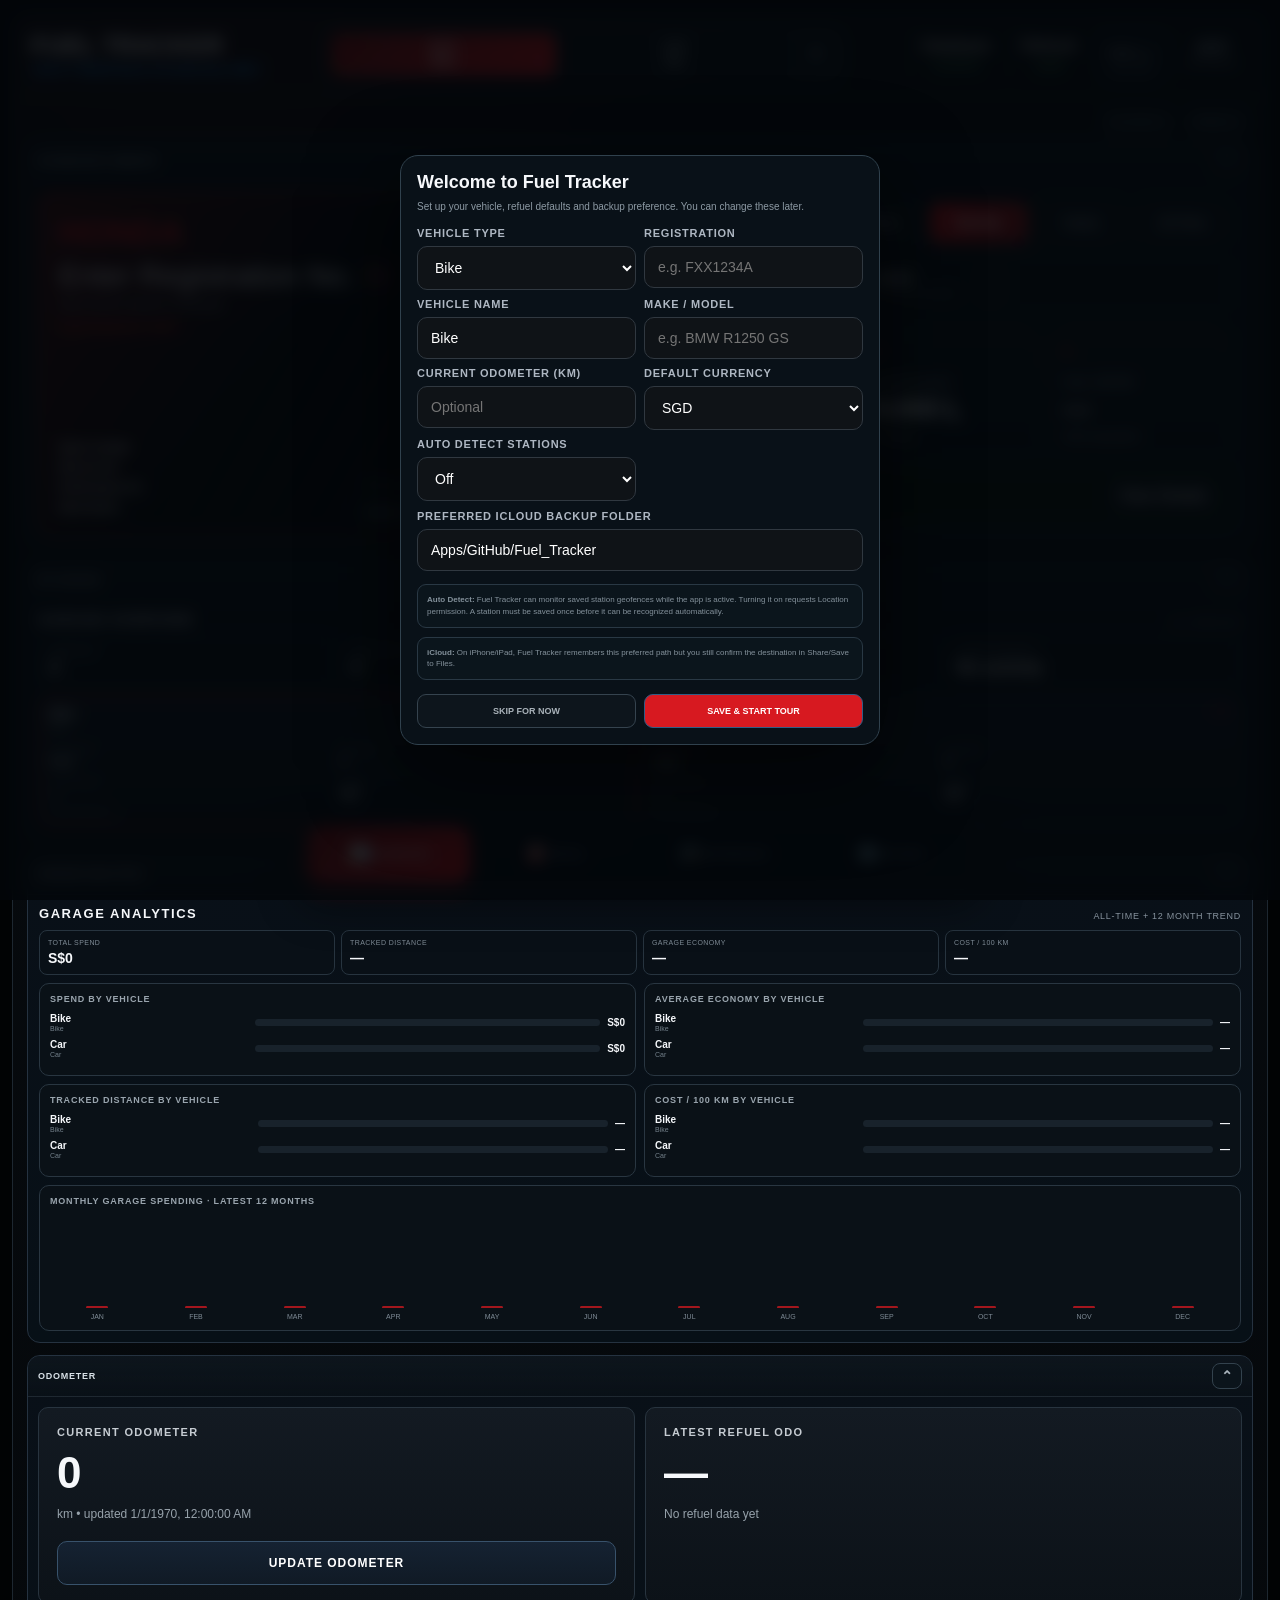
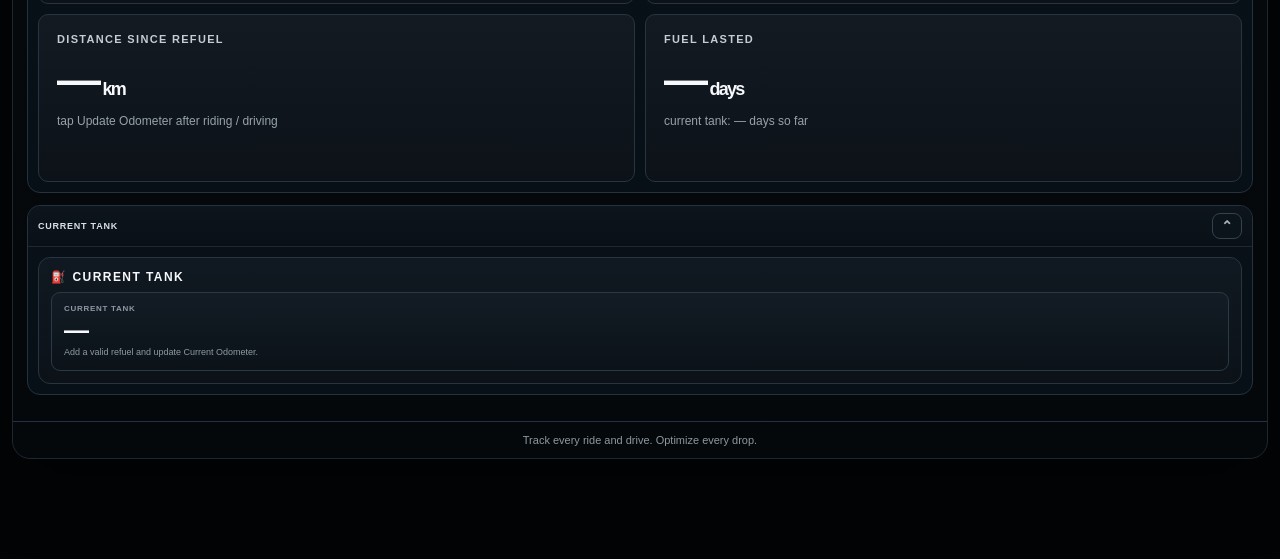
==== index.html @ e160f33e "style(dev): remove static bootloader loading artwork" ====
<!doctype html>
<html lang="en">
<head>
<meta charset="utf-8">
<meta name="viewport" content="width=device-width,initial-scale=1,viewport-fit=cover">
<meta name="theme-color" content="#05070a">
<meta name="apple-mobile-web-app-capable" content="yes">
<meta name="apple-mobile-web-app-status-bar-style" content="black-translucent">
<meta name="apple-mobile-web-app-title" content="Fuel Tracker">
<title>Fuel Tracker v16.4.7</title>
<link rel="manifest" href="./manifest.webmanifest">
<link rel="apple-touch-icon" href="./assets/branding/fueltracker-dev-icon-192.png">
<link rel="stylesheet" href="./app.css">
<link rel="stylesheet" href="./dashboard-restored.css">
<link rel="stylesheet" href="./bike-alignment.css">
<link rel="stylesheet" href="./mobile-header-fix.css">
<link rel="stylesheet" href="./garage-v15.css">
<link rel="stylesheet" href="./floating-bottom-nav-v16.css">
<link rel="stylesheet" href="./collapsible-sections-v16.css">
<link rel="stylesheet" href="./pwa-branding-dev.css">
</head>
<body>
<div id="fuelTrackerBoot" role="status" aria-live="polite" aria-label="Loading Fuel Tracker DEV">
  <div class="ft-boot-card">
    <h2>Fuel <span>Tracker</span> <small>DEV</small></h2>
    <p class="ft-boot-tagline">TRACK · MANAGE · OPTIMISE</p>
    <div class="ft-boot-steps">
      <div class="ft-boot-step is-active" data-step="ui"><i>⚙️</i><div><b>Initializing Fuel Tracker</b><small>Preparing the interface</small></div></div>
      <div class="ft-boot-step" data-step="data"><i>⛽</i><div><b>Loading Garage data</b><small>Fuel, mileage &amp; vehicle profiles</small></div></div>
      <div class="ft-boot-step" data-step="modules"><i>🔧</i><div><b>Starting tracker modules</b><small>Maintenance, backup &amp; navigation</small></div></div>
      <div class="ft-boot-step" data-step="dashboard"><i>📊</i><div><b>Preparing dashboard</b><small>Rendering your latest vehicle view</small></div></div>
      <div class="ft-boot-step" data-step="ready"><i>✓</i><div><b>Ready to drive</b><small>Fuel Tracker is ready</small></div></div>
    </div>
    <p class="ft-boot-live" id="ftBootMessage">Preparing interface…</p>
    <div class="ft-boot-track"><i id="ftBootBar"></i></div>
    <div class="ft-boot-progress"><span id="ftBootStage">Starting</span><b id="ftBootPercent">8%</b></div>
    <div class="ft-boot-foot"><span>🛡️ LOCAL-FIRST</span><span>⚡ FAST</span><span>🔒 PRIVATE</span></div>
  </div>
</div>
<div class="app">
<header>
  <div class="brand"><h1>FUEL TRACKER</h1><small>v16.4.7 MGW Boot Architecture DEV</small></div>
  <div class="vehicle-switch" aria-label="My Garage"><button id="bikeBtn" class="active">BIKE</button><button id="carBtn">CAR</button></div>
  <div class="head-actions"><button>Database<br><span style="color:#5add76;font-size:11px">Local-first</span></button><button id="refreshBtn">Refresh<br><span style="font-size:11px;color:#89949d">Check update</span></button><button id="settingsBtn">Settings</button></div>
</header>
<main>
  <section class="box"><div class="hero-dash"><div class="hero"><div class="hero-brand" id="heroBrand">HONDA</div><div class="plate-row"><h2><span id="heroPlate">Enter Registration No.</span></h2><button id="setRegBtn" class="plate-edit" type="button" aria-label="Edit registration" title="Edit registration">Edit</button></div><div class="tag" id="heroTag">PERFORMANCE FIRST</div><div class="hero-specs" id="heroSpecs"></div><div class="vehicle-art" id="vehicleArt" aria-hidden="true"></div></div><div class="dashboard"><div class="dashboard-top"><div class="switch"><button id="effBtn" class="active">Efficiency</button><button id="spendBtn">Spending</button></div><div class="period"><button>14 Days</button><button class="active">Monthly</button><button>Yearly</button><button>All Time</button></div></div><div class="metrics" id="metrics"></div><div class="health"><div><strong>DATA HEALTHY</strong><br><span>Latest record</span></div><button type="button">View Details</button></div></div></div></section>
  <section class="box"><div class="odometer-grid" id="odometerGrid"></div></section>
  <section class="box"><div class="eff-wrap"><div class="eff-panel"><div class="eff-panel-header"><h2>CURRENT TANK</h2></div><div class="eff-formula"><h3>LATEST FUEL CONSUMPTION</h3><p>(Current Odo − Latest Refuel Odo) ÷ Latest Refuel Volume</p></div><div class="eff-list" id="efficiencyList"></div></div></div></section>
  <section class="box lower"><div class="card refuel-card"><h3>ADD REFUEL</h3><form id="fuelForm" class="refuel-form"><input type="hidden" id="editId"><div class="grid2"><div class="field"><label for="dateTime">Date &amp; Time *</label><input id="dateTime" type="datetime-local" required></div><div class="field"><label for="mileage">Odometer (KM) *</label><input id="mileage" type="number" min="0" step="1" placeholder="e.g. 24850" required></div></div><div class="field"><label for="station">Fuel Station *</label><select id="station" required><option value="">Select station</option><optgroup label="Malaysia"><option>Petronas (MY)</option><option>Petron (MY)</option><option>Shell (MY)</option><option>Caltex (MY)</option><option>BHPetrol (MY)</option></optgroup><optgroup label="Singapore"><option>Shell (SG)</option><option>Esso (SG)</option><option>Caltex (SG)</option><option>SPC (SG)</option><option>Sinopec (SG)</option></optgroup><optgroup label="Other"><option>Historical Import</option><option>Other</option></optgroup></select></div><div class="grid2"><div class="field"><label for="volume">Fuel Volume (L) *</label><input id="volume" type="number" step="0.001" min="0.001" inputmode="decimal" placeholder="e.g. 12.345" required></div><div class="field"><label for="cost">Total Cost *</label><input id="cost" type="number" step="0.01" min="0" inputmode="decimal" placeholder="e.g. 28.60" required></div></div><div class="grid2"><div class="field"><label for="currency">Currency *</label><select id="currency" required><option value="">Select currency</option><option value="MYR">MYR</option><option value="SGD">SGD</option></select></div><div class="field"><label for="fuelGrade">Fuel Grade</label><select id="fuelGrade"><option value="">Optional</option><option value="RON 95">RON 95</option><option value="RON 97">RON 97</option><option value="RON 98">RON 98</option><option value="RON 100">RON 100</option><option value="Other">Other</option></select></div></div><div class="fx-inline" id="fxRateWrap"><div class="field"><label for="fxRate">MYR Exchange Rate • 1 SGD = RM</label><input type="number" id="fxRate" step="0.001" min="0.001" inputmode="decimal" placeholder="e.g. 3.160"><div class="fx-help">Stored with this MYR refuel for accurate historical SGD conversion. The last rate is remembered for offline use.</div></div></div><div class="field"><label for="notes">Notes</label><textarea id="notes" placeholder="Station location, conditions, etc."></textarea></div><div class="actions refuel-actions"><button class="primary" type="submit">SAVE REFUEL</button><button class="secondary" type="button" id="exportCsvBtn">EXPORT CSV</button><button class="danger" type="button" id="clearBtn">CLEAR DATA</button></div></form></div><div class="card"><h3>REFUEL HISTORY</h3><div class="table-wrap"><table><thead><tr><th>Date &amp; Time</th><th>Odometer</th><th>Fuel (L)</th><th>Total Cost</th><th>Cost / 100 KM</th><th>Actions</th></tr></thead><tbody id="historyBody"></tbody></table></div></div></section>
  <section class="box" id="settingsBox"><div class="section-head settings-title"><strong>SETTINGS</strong><span>Vehicle, appearance and data</span></div><div class="settings"><div class="setting garage-setting"><div class="label">My Garage</div><strong>Vehicle Profiles</strong><p>Each vehicle profile keeps independent registration, theme, odometer, fuel history and MasterDB identity.</p><div class="garage-profile-list" id="garageProfileList"></div></div><div class="setting theme-setting"><div class="label">Dashboard Theme</div><strong id="selectedTheme">Honda</strong><p>Choose a theme for the currently selected vehicle. The choice is stored independently per profile.</p><div class="section-head theme-setting-head"><strong id="themeTitle">BIKE THEMES</strong><span>Choose your style</span></div><div class="theme-row settings-theme-row" id="themeRow"></div></div><div class="setting"><div class="label">Vehicle Registration</div><strong id="settingsVehicleName">Active Vehicle</strong><p>The registration number is also shown on the dashboard and Garage selector.</p><div class="field" style="margin-top:12px"><label>Vehicle Registration No.</label><input id="vehicleRegInput" placeholder="Enter plate number"></div></div><div class="setting"><div class="label">Master Database</div><strong id="dbName">BikeFuelData.json</strong><p>This Garage vehicle owns an independent MasterDB.</p><div class="actions"><button class="primary" type="button" onclick="document.getElementById('loadDbInput').click()">IMPORT DB</button><button class="secondary" type="button" id="saveDbBtn">EXPORT DB</button><button class="secondary" type="button" id="newDbBtn">NEW DB</button><input id="loadDbInput" type="file" accept=".json,application/json" hidden></div></div></div></section>
</main>
<div class="modal-backdrop" id="odoModal" hidden><div class="modal-card" role="dialog" aria-modal="true" aria-labelledby="odoModalTitle"><h3 id="odoModalTitle">Update Current Odometer</h3><p>Update your current odometer without creating a refuel record.</p><div class="field"><label>Current Odometer (KM)</label><input id="odoInput" type="number" min="0" step="1"></div><div class="actions modal-actions"><button id="odoCancelBtn" class="secondary" type="button">CANCEL</button><button id="odoSaveBtn" class="primary" type="button">SAVE ODOMETER</button></div></div></div>
<footer>Track every ride and drive. Optimize every drop.</footer></div>
<script>window.FUEL_TRACKER_VERSION='v16.4.7 MGW Boot Architecture DEV';window.FUEL_TRACKER_VERSION_NUMBER='16.47';window.FUEL_TRACKER_DISPLAY_VERSION='16.4.7';</script>
<script src="./config.js"></script><script src="./app.js"></script><script src="./masterdb-compat.js"></script><script src="./dashboard-restored.js"></script><script src="./masterdb-seed.js"></script><script src="./schema-native.js"></script><script src="./bike-alignment.js"></script><script src="./garage-v15.js"></script><script src="./v15-hotfix.js"></script><script src="./masterdb-v15.js"></script><script src="./vehicle-model-v15.js"></script><script src="./user-guide-v15.js"></script><script src="./odometer-live-v15.js"></script><script src="./garage-overview-v15.js"></script><script src="./garage-analytics-v15.js"></script><script src="./garage-maintenance-v16.js"></script><script src="./maintenance-trial-v16.js"></script><script src="./maintenance-type-v16.js"></script><script src="./garage-backup-v15.js"></script><script src="./stabilization-v15.js"></script><script src="./download-compat-v15.js"></script><script src="./data-context-v16.js"></script><script src="./backup-integrity-v16.js"></script><script src="./masterdb-current-v16.js"></script><script src="./icloud-backup-target-v16.js"></script><script src="./navigation-v15-8.js"></script><script src="./collapsible-sections-v16.js"></script><script src="./automation-dwell-v16.js"></script><script src="./smart-stations-v16.js"></script><script src="./update-status-v16.js"></script><script src="./version-owner-v16.js"></script><script src="./runtime-recovery-v16.js"></script>
<script src="./pwa-branding-dev.js"></script>
<script>if('serviceWorker' in navigator){window.addEventListener('load',()=>navigator.serviceWorker.register('./service-worker.js',{scope:'./'}).catch(()=>{}));}</script>
</body></html>
---- app.css ----
:root{
  --bg:#05070a; --shell:#081018; --panel:#0b131b; --panel2:#101923; --line:#253240;
  --text:#f6f8fb; --muted:#8c98a5; --accent:#d71920; --accent2:#8a1117; --ok:#4dd46f;
}
*{box-sizing:border-box}
html,body{margin:0;background:#020406;color:var(--text);font-family:-apple-system,BlinkMacSystemFont,"SF Pro Display","SF Pro Text","Segoe UI",Roboto,Arial,sans-serif;max-width:100%;overflow-x:hidden}
body{padding:12px}
button,input,select,textarea{font:inherit;max-width:100%}
button{cursor:pointer}
.app{max-width:1380px;margin:auto;border:1px solid #1d2730;border-radius:18px;overflow:hidden;background:radial-gradient(circle at 15% 0%,color-mix(in srgb,var(--accent) 8%,transparent),transparent 25%),linear-gradient(180deg,#070b0f,#05080b);box-shadow:0 24px 70px rgba(0,0,0,.45)}
header{display:grid;grid-template-columns:auto minmax(340px,520px) auto;gap:16px;align-items:center;padding:14px 18px;border-bottom:1px solid var(--line)}
.brand h1{margin:0;font-size:24px;letter-spacing:.02em}.brand small{color:#1c96ff;font-weight:800}
.vehicle-switch{display:grid;grid-template-columns:1fr 1fr;gap:4px;padding:4px;border:1px solid #394552;border-radius:12px;background:#0b1117}
.vehicle-switch button{border:0;border-radius:9px;padding:9px 12px;background:transparent;color:#c7ced4;font-weight:900;display:flex;flex-direction:column;align-items:center;gap:2px}.vehicle-switch button.active{background:linear-gradient(135deg,#0d62d9,#137fe8);color:#fff}.garage-type{font-size:10px;letter-spacing:.09em}.garage-reg{font-size:12px;white-space:nowrap;overflow:hidden;text-overflow:ellipsis;max-width:100%}
.head-actions{display:flex;gap:8px;justify-content:flex-end}.head-actions button{border:0;border-left:1px solid #2a333c;background:transparent;color:#fff;padding:8px 11px}
main{padding:14px;min-width:0}.box{border:1px solid var(--line);border-radius:13px;background:linear-gradient(180deg,#091018,#071017);margin-bottom:12px;min-width:0;overflow:hidden}
.section-head{display:flex;align-items:baseline;gap:10px;padding:11px 14px 0}.section-head strong{color:#1597ff;font-size:12px;letter-spacing:.08em}.section-head span{color:#9ba5ae;font-size:11px}
.theme-row{display:flex;gap:10px;padding:10px 0 0;overflow-x:auto}.theme-card{flex:1 0 140px;min-width:140px;height:92px;border:1px solid #34414d;border-radius:11px;background:#0c141b;color:#fff;padding:9px;text-align:center}.theme-card.active{border-color:var(--accent);box-shadow:0 0 0 1px var(--accent),0 0 18px color-mix(in srgb,var(--accent) 16%,transparent)}.theme-logo{height:46px;display:flex;align-items:center;justify-content:center;font-weight:900;font-size:24px;letter-spacing:-.05em;color:var(--logo-color,#fff)}.theme-name{font-size:11px;font-weight:800}
.hero-dash{display:grid;grid-template-columns:420px 1fr;gap:10px;padding:10px;min-width:0}.hero{min-height:295px;border:1px solid var(--accent);border-radius:12px;position:relative;overflow:hidden;padding:20px;background:linear-gradient(130deg,color-mix(in srgb,var(--accent) 28%,transparent),transparent 54%),repeating-linear-gradient(120deg,transparent 0 32px,color-mix(in srgb,var(--accent) 6%,transparent) 33px 35px),#06090c}.hero-brand{font-size:34px;font-weight:900;color:var(--accent)}
.plate-row{display:flex;align-items:center;gap:6px;flex-wrap:nowrap;margin:7px 0 5px;max-width:100%}.hero h2{font-size:30px;margin:0;min-width:0;overflow:hidden;text-overflow:ellipsis;white-space:nowrap}.hero h2 span{font-weight:400}.plate-edit{flex:0 0 34px;width:34px;height:34px;border:1px solid color-mix(in srgb,var(--accent) 48%,#3a4650);background:color-mix(in srgb,var(--accent) 8%,#080d12);color:#fff;border-radius:50%;padding:0;font-size:0;line-height:1;display:inline-flex;align-items:center;justify-content:center;opacity:.88}.plate-edit::after{content:'✎';font-size:15px;font-weight:700;line-height:1;color:color-mix(in srgb,var(--accent) 72%,#fff)}.plate-edit:hover,.plate-edit:focus{border-color:var(--accent);background:color-mix(in srgb,var(--accent) 16%,#080d12);box-shadow:0 0 0 3px color-mix(in srgb,var(--accent) 12%,transparent);outline:none;opacity:1}.hero .tag{font-size:11px;color:var(--accent);font-weight:900}.hero-specs{position:absolute;left:20px;bottom:22px;display:grid;gap:8px;font-size:11px;color:#cbd3da}.hero-specs b{color:#fff}.vehicle-art{display:none}
.dashboard{border:1px solid #202b35;border-radius:12px;background:#081017;padding:10px;min-width:0}.dashboard-top{display:grid;grid-template-columns:minmax(250px,1fr) minmax(330px,1.2fr);gap:14px}.switch,.period{display:grid;gap:4px}.switch{grid-template-columns:1fr 1fr}.period{grid-template-columns:repeat(4,1fr)}.switch button,.period button{min-height:40px;border:1px solid #26333e;border-radius:8px;background:#0d151c;color:#a9b3bb;font-size:12px;font-weight:800}.switch button.active,.period button.active{background:linear-gradient(135deg,var(--accent),var(--accent2));color:#fff;border-color:var(--accent)}
.metrics{display:grid;grid-template-columns:repeat(4,1fr);gap:8px;margin-top:10px}.metric{min-height:132px;border:1px solid #28343f;border-radius:10px;background:linear-gradient(180deg,#0d161e,#091117);padding:13px}.metric .icon{font-size:23px;color:var(--accent);font-weight:900}.metric .k{font-size:11px;color:#c4ccd3;margin-top:10px}.metric .v{font-size:28px;font-weight:900;margin-top:5px;letter-spacing:-.04em}.metric .s{font-size:11px;color:#98a3ac;margin-top:5px}.health{margin-top:10px;padding:10px 12px;border:1px solid #255e38;border-radius:8px;background:#07150c;display:flex;justify-content:space-between;align-items:center;gap:10px}.health strong{color:#5de078;font-size:11px}.health span{color:#a6aeb5;font-size:11px}.health button{border:1px solid #30404b;background:#0b1319;color:#fff;border-radius:7px;padding:8px 10px}
.lower{display:grid;grid-template-columns:1fr 1.5fr;gap:10px;min-width:0}.card{padding:14px;min-width:0;overflow:hidden}.card + .card{border-left:1px solid var(--line)}.card h3{font-size:13px;margin:0 0 12px}.refuel-form{min-width:0}.grid2{display:grid;grid-template-columns:minmax(0,1fr) minmax(0,1fr);gap:13px}.field{margin-bottom:13px;min-width:0}label{display:block;font-size:11px;color:#aeb7c2;text-transform:uppercase;letter-spacing:.07em;font-weight:800;margin-bottom:7px}
input,select,textarea{display:block;width:100%;min-width:0;background:#0f1317;color:#fff;border:1px solid #303840;border-radius:10px;padding:12px 13px;outline:none;font-size:14px}input:focus,select:focus,textarea:focus{border-color:var(--accent);box-shadow:0 0 0 3px color-mix(in srgb,var(--accent) 12%,transparent)}textarea{resize:vertical;min-height:72px}input[type="datetime-local"]{-webkit-appearance:none;appearance:none;min-height:46px}
.fx-inline{display:none;margin-bottom:13px;padding:12px;border:1px solid #293640;border-radius:10px;background:#0b1117}.fx-inline.show{display:block}.fx-help{margin-top:7px;color:#7f8994;font-size:10px;line-height:1.45}
.actions{display:flex;gap:8px;flex-wrap:wrap}.refuel-actions{display:grid;grid-template-columns:1.4fr 1fr 1fr;margin-top:8px}.primary,.secondary,.danger{padding:10px 12px;border-radius:8px;font-size:11px;font-weight:900}.primary{border:0;background:#0d69d9;color:#fff}.secondary{border:1px solid #34404a;background:#121a22;color:#fff}.danger{border:1px solid #5d2026;background:#2a1215;color:#ff868d}
.table-wrap{overflow:auto;border:1px solid #26313b;border-radius:9px}table{width:100%;border-collapse:collapse;min-width:760px}th,td{padding:11px 12px;border-bottom:1px solid #26313b;text-align:left;font-size:11px}th{color:#aab4bd;font-size:11px;text-transform:uppercase;letter-spacing:.05em;background:#0a1117}td{color:#eef2f5}
.settings-title{padding-top:14px}.settings{padding:12px;display:grid;grid-template-columns:1fr 1fr;gap:10px}.setting{border:1px solid #293540;background:#0c141b;border-radius:10px;padding:12px;min-width:0}.setting .label{font-size:11px;text-transform:uppercase;color:#8e99a3;font-weight:900;letter-spacing:.08em}.setting strong{display:block;margin-top:6px}.setting p{font-size:11px;color:#929ca5;line-height:1.5}.theme-setting{grid-column:1/-1}.theme-setting-head{padding:8px 0 0}.settings-theme-row{padding-bottom:4px}.garage-profile-list{display:grid;grid-template-columns:1fr 1fr;gap:8px;margin-top:12px}.garage-profile{border:1px solid #2c3944;border-radius:10px;background:#0a1117;color:#fff;padding:11px;text-align:left;display:flex;flex-direction:column;gap:5px}.garage-profile.active{border-color:var(--accent);box-shadow:0 0 0 1px color-mix(in srgb,var(--accent) 55%,transparent)}.garage-profile-top{display:flex;justify-content:space-between;gap:8px;align-items:center}.garage-profile-top b{font-size:14px}.garage-profile-top small{font-size:9px;color:#8f9aa4;letter-spacing:.08em}.garage-profile-meta{font-size:10px;color:#a6afb7}.garage-profile-db{font-size:9px;color:#74808b;margin-top:2px}
footer{padding:12px 14px;border-top:1px solid var(--line);text-align:center;color:#8d98a1;font-size:11px}
@media(max-width:1050px){header{grid-template-columns:1fr auto}.vehicle-switch{grid-column:1/-1;grid-row:2}.hero-dash{grid-template-columns:330px 1fr}.dashboard-top{grid-template-columns:1fr}.metrics{grid-template-columns:1fr 1fr}}
@media(max-width:780px){body{padding:0}.app{border-radius:0;border-left:0;border-right:0;min-height:100vh}header{padding:10px 12px}.brand h1{font-size:18px}.head-actions{gap:0}.head-actions button{padding:7px 9px}main{padding:8px}.theme-card{flex-basis:100px;min-width:100px;height:80px;padding:7px}.theme-logo{height:38px;font-size:18px}.theme-name{font-size:10px}.hero-dash{grid-template-columns:1fr}.hero{min-height:190px}.hero-brand{font-size:26px}.hero h2{font-size:22px}.plate-edit{flex-basis:30px;width:30px;height:30px}.plate-edit::after{font-size:13px}.metrics{grid-template-columns:1fr 1fr}.metric{min-height:104px;padding:10px}.metric .v{font-size:20px}.lower{grid-template-columns:1fr}.card + .card{border-left:0;border-top:1px solid var(--line)}.settings{grid-template-columns:1fr}.theme-setting{grid-column:auto}.garage-profile-list{grid-template-columns:1fr 1fr}}
@media(max-width:480px){.vehicle-switch button{font-size:11px}.period{grid-template-columns:1fr 1fr}.grid2{grid-template-columns:1fr}.hero-specs{display:none}.hero{min-height:175px}.refuel-card{padding:16px 14px}.refuel-actions{grid-template-columns:1fr}.field{margin-bottom:14px}input,select,textarea{font-size:16px;padding:12px}input[type="datetime-local"]{width:100%;max-width:100%;overflow:hidden}.fx-inline{padding:10px}.garage-profile-list{grid-template-columns:1fr}}
html{-webkit-font-smoothing:antialiased;-moz-osx-font-smoothing:grayscale}body,button,input,select,textarea,table{font-family:-apple-system,BlinkMacSystemFont,"SF Pro Display","SF Pro Text","Segoe UI",Roboto,Arial,sans-serif}.metric .v,table,input[type="number"]{font-variant-numeric:tabular-nums}
---- dashboard-restored.css ----
.odometer-grid{display:grid;grid-template-columns:1fr 1fr;gap:10px;padding:10px}
.odo-card,.eff-card{min-height:168px;border:1px solid #28343f;border-radius:10px;background:linear-gradient(180deg,#131a22,#0c1218);padding:18px}
.odo-card h3,.eff-card h3{margin:0 0 12px;font-size:11px;letter-spacing:.12em;text-transform:uppercase;color:#c6ccd2;font-weight:900}
.odo-value,.eff-value{font-size:44px;font-weight:900;line-height:1.05;letter-spacing:-.04em}
.odo-unit,.eff-unit{font-size:18px;font-weight:700}
.odo-sub,.eff-sub{margin-top:10px;color:#97a2ab;font-size:12px;line-height:1.45}
.odo-action{margin-top:18px}
.odo-action button{width:100%;padding:14px 16px;border:1px solid #38526b;border-radius:10px;background:linear-gradient(180deg,#152232,#101a25);color:#fff;font-size:12px;font-weight:900;letter-spacing:.08em}
.eff-wrap{padding:10px}
.eff-panel{border:1px solid #28343f;border-radius:12px;background:linear-gradient(180deg,#101821,#0c1218);padding:18px}
.eff-panel-header{text-align:center;margin-bottom:14px}
.eff-panel-header h2{margin:0;font-size:14px;letter-spacing:.14em;text-transform:uppercase}
.eff-formula{margin-bottom:14px}
.eff-formula h3{margin:0 0 8px;font-size:18px;letter-spacing:.08em;text-transform:uppercase}
.eff-formula p{margin:0;color:#97a2ab;font-size:12px}
.eff-list{display:grid;gap:12px}
.modal-backdrop{position:fixed;inset:0;background:rgba(0,0,0,.6);align-items:center;justify-content:center;padding:16px;z-index:1000}
.modal-backdrop:not([hidden]){display:flex}
.modal-card{width:min(420px,100%);background:#0d141b;border:1px solid #33404b;border-radius:14px;padding:18px}
.modal-card h3{margin:0 0 10px}
.modal-card p{margin:0 0 14px;color:#97a2ab;font-size:12px}
.modal-actions{justify-content:flex-end}
@media(max-width:780px){.odo-card,.eff-card{min-height:150px;padding:14px}.odo-value,.eff-value{font-size:34px}}
@media(max-width:560px){.odometer-grid{gap:8px}.odo-card,.eff-card{min-height:138px;padding:12px}.odo-card h3,.eff-card h3{font-size:10px}.odo-value,.eff-value{font-size:28px}.odo-unit,.eff-unit{font-size:15px}.odo-sub,.eff-sub{font-size:10px}.eff-panel{padding:12px}}
---- bike-alignment.css ----
.month-scrubber-v14{display:none;align-items:center;justify-content:center;gap:12px;margin:10px 0 0;padding:10px;border:1px solid #28313a;border-radius:10px;background:#0b1218;touch-action:pan-y}.month-scrubber-v14.show{display:flex}.month-nav-v14{width:40px;height:40px;padding:0;border-radius:10px;background:#121b23;color:#fff;border:1px solid #303a44;font-size:22px;line-height:1}.month-nav-v14:disabled{opacity:.35}.month-center-v14{min-width:150px;text-align:center}.month-label-v14{font-size:15px;font-weight:800;letter-spacing:.03em}.month-hint-v14{font-size:9px;color:#7f8994;margin-top:3px;text-transform:uppercase;letter-spacing:.05em}.spend-compare-v14{display:none;margin-top:10px;border:1px solid #28343f;border-radius:10px;background:#0b1218;padding:12px}.spend-compare-v14.show{display:block}.spend-compare-title{font-size:11px;font-weight:900;margin-bottom:10px;color:#d7dde3}.compare-row-v14{margin-top:9px}.compare-head-v14{display:flex;justify-content:space-between;gap:10px;font-size:11px;color:#c3cad2;margin-bottom:5px}.compare-track-v14{height:10px;background:#080d11;border-radius:999px;overflow:hidden;border:1px solid #242c33}.compare-fill-v14{height:100%;border-radius:999px;transition:width .2s ease}.compare-fill-v14.sg{background:linear-gradient(90deg,#3f7bd8,#60a5fa)}.compare-fill-v14.my{background:linear-gradient(90deg,#7c4bd8,#b17cff)}.monthly-bars-v14{display:none;margin-top:10px;border:1px solid #28343f;border-radius:10px;background:#0b1218;padding:12px}.monthly-bars-v14.show{display:block}.monthly-bars-title{font-size:11px;font-weight:900;color:#d7dde3;margin-bottom:8px}.month-bars-v14{display:grid;grid-template-columns:repeat(12,minmax(24px,1fr));align-items:end;gap:5px;height:120px;overflow-x:auto}.month-col-v14{height:100%;display:flex;flex-direction:column;justify-content:flex-end;align-items:center;gap:4px;min-width:24px}.month-bar-value-v14{font-size:8px;color:#aab3bd;white-space:nowrap}.month-bar-v14{width:68%;max-width:34px;border-radius:6px 6px 2px 2px;background:linear-gradient(180deg,var(--accent),var(--accent2));min-height:2px;opacity:.5}.month-bar-v14.selected{opacity:1;box-shadow:0 0 0 1px rgba(255,255,255,.16),0 0 16px color-mix(in srgb,var(--accent) 20%,transparent)}.month-bar-label-v14{font-size:8px;color:#7f8994;text-transform:uppercase}.month-bar-label-v14.selected{color:#fff;font-weight:900}.history-scroll{max-height:420px!important;overflow:auto!important;-webkit-overflow-scrolling:touch;scrollbar-gutter:stable}.history-scroll thead th{position:sticky;top:0;z-index:3;background:#0a1117}.plate-edit{pointer-events:auto!important;touch-action:manipulation}.plate-edit:active{transform:scale(.96)}@media(max-width:780px){.history-scroll{max-height:360px!important}.month-bars-v14{overflow-x:auto}.month-scrubber-v14{gap:8px}.month-center-v14{min-width:135px}}
---- mobile-header-fix.css ----
/* v15 mobile header safe-area + truncation hotfix */
@media(max-width:780px){
  header{
    grid-template-columns:1fr;
    grid-template-rows:auto auto auto;
    gap:10px;
    align-items:stretch;
    padding:
      max(12px, env(safe-area-inset-top))
      max(12px, env(safe-area-inset-right))
      12px
      max(12px, env(safe-area-inset-left));
  }

  .brand{
    grid-column:1;
    grid-row:1;
    min-width:0;
  }
  .brand h1{
    font-size:20px;
    line-height:1.05;
    white-space:nowrap;
    overflow:hidden;
    text-overflow:ellipsis;
  }
  .brand small{
    display:block;
    margin-top:5px;
    font-size:13px;
  }

  .head-actions{
    grid-column:1;
    grid-row:2;
    width:100%;
    display:grid;
    grid-template-columns:repeat(3,minmax(0,1fr));
    gap:6px;
  }
  .head-actions button{
    min-width:0;
    min-height:52px;
    padding:8px 6px;
    border:1px solid #2a3641;
    border-radius:9px;
    background:#0b1218;
    font-size:11px;
    line-height:1.2;
    text-align:center;
    white-space:normal;
    overflow:hidden;
    text-overflow:ellipsis;
  }
  .head-actions button:first-child{
    border-left:1px solid #2a3641;
  }

  .vehicle-switch{
    grid-column:1;
    grid-row:3;
    width:100%;
    margin:0;
  }
}

@media(max-width:390px){
  .head-actions{gap:5px}
  .head-actions button{font-size:10px;padding:7px 4px}
  .brand h1{font-size:19px}
}
---- garage-v15.css ----
.vehicle-switch.garage-switch{display:flex;gap:6px;overflow-x:auto;scrollbar-width:none;padding:5px;min-width:0}.vehicle-switch.garage-switch::-webkit-scrollbar{display:none}.vehicle-switch.garage-switch .garage-switch-btn{flex:1 0 150px;min-width:150px;border:0;border-radius:9px;padding:8px 12px;background:transparent;color:#c7ced4;font-weight:900;display:flex;flex-direction:column;align-items:center;gap:2px}.vehicle-switch.garage-switch .garage-switch-btn.active{background:linear-gradient(135deg,var(--accent2,#0d62d9),var(--accent,#137fe8));color:#fff;box-shadow:inset 0 0 0 1px color-mix(in srgb,var(--accent,#137fe8) 35%,transparent)}.vehicle-switch.garage-switch .garage-add-btn{flex:0 0 46px;min-width:46px;border:1px dashed #42505c;border-radius:9px;background:#0a1117;color:#9db0c1;font-size:22px;padding:7px}.garage-profile-actions{display:flex;gap:6px;margin-top:7px;flex-wrap:wrap}.garage-profile-actions button{padding:7px 9px;border-radius:7px;font-size:9px;font-weight:900}.garage-add-profile{margin-top:10px;width:100%;border:1px dashed #3b4a57;background:#0a1117;color:#d8e2ea;border-radius:9px;padding:11px;font-weight:900}.garage-modal-backdrop{position:fixed;inset:0;background:rgba(0,0,0,.68);display:none;align-items:center;justify-content:center;padding:18px;z-index:12000}.garage-modal-backdrop.show{display:flex}.garage-modal{width:min(460px,100%);background:#0c141b;border:1px solid #33414d;border-radius:14px;padding:18px;box-shadow:0 24px 70px rgba(0,0,0,.55)}.garage-modal h3{margin:0 0 6px;font-size:16px}.garage-modal p{margin:0 0 15px;color:#8f9aa4;font-size:11px;line-height:1.45}.garage-modal .modal-actions{display:flex;justify-content:flex-end;gap:8px;margin-top:12px}.garage-profile.locked .garage-profile-actions .garage-delete{display:none}@media(max-width:780px){.vehicle-switch.garage-switch{grid-column:1/-1;grid-row:3}.vehicle-switch.garage-switch .garage-switch-btn{flex-basis:132px;min-width:132px}.vehicle-switch.garage-switch .garage-add-btn{flex-basis:44px;min-width:44px}}
---- floating-bottom-nav-v16.css ----
/* Fuel Tracker v16.4.3 — Floating bottom navigation */
:root{
  --ft-bottom-nav-height:72px;
  --ft-bottom-nav-gap:10px;
}

.v158-page-nav{
  position:fixed!important;
  top:auto!important;
  left:50%!important;
  right:auto!important;
  bottom:max(var(--ft-bottom-nav-gap), env(safe-area-inset-bottom))!important;
  transform:translateX(-50%)!important;
  width:min(680px, calc(100vw - 24px))!important;
  margin:0!important;
  padding:7px!important;
  display:grid!important;
  grid-template-columns:repeat(4,minmax(0,1fr))!important;
  gap:5px!important;
  border:1px solid rgba(98,116,130,.42)!important;
  border-radius:20px!important;
  background:rgba(7,14,20,.90)!important;
  box-shadow:0 14px 44px rgba(0,0,0,.48), 0 1px 0 rgba(255,255,255,.05) inset!important;
  -webkit-backdrop-filter:blur(18px) saturate(145%);
  backdrop-filter:blur(18px) saturate(145%);
  z-index:2147482000!important;
}

.v158-page-nav button{
  min-height:56px!important;
  padding:7px 4px 6px!important;
  border-radius:14px!important;
  display:flex!important;
  flex-direction:column!important;
  align-items:center!important;
  justify-content:center!important;
  gap:2px!important;
  font-size:8px!important;
  line-height:1.1!important;
  transition:background .18s ease, color .18s ease, transform .18s ease!important;
}

.v158-page-nav button:active{
  transform:scale(.97)!important;
}

.v158-page-nav button.active{
  box-shadow:0 7px 20px color-mix(in srgb,var(--accent,#137fe8) 28%,transparent)!important;
}

.v158-page-nav button b{
  display:flex!important;
  align-items:center!important;
  justify-content:center!important;
  min-width:0!important;
  font-size:8.5px!important;
  line-height:1.05!important;
}

.v158-page-nav button .v1633-tab-icon{
  display:block!important;
  margin:0 0 3px!important;
  font-size:17px!important;
  line-height:1!important;
}

.v158-page-nav button span:not(.v1633-tab-icon){
  display:none!important;
}

/* Keep the final page content and footer clear of the floating control. */
body{
  padding-bottom:calc(var(--ft-bottom-nav-height) + 28px + env(safe-area-inset-bottom))!important;
}

.app{
  overflow:visible!important;
}

@media(max-width:580px){
  :root{
    --ft-bottom-nav-height:68px;
    --ft-bottom-nav-gap:8px;
  }

  .v158-page-nav{
    width:calc(100vw - 18px)!important;
    padding:6px!important;
    gap:3px!important;
    border-radius:18px!important;
  }

  .v158-page-nav button{
    min-height:54px!important;
    padding:6px 2px 5px!important;
  }

  .v158-page-nav button b{
    font-size:7.6px!important;
    letter-spacing:.025em!important;
  }

  .v158-page-nav button .v1633-tab-icon{
    font-size:16px!important;
  }
}

@media(max-width:360px){
  .v158-page-nav button b{
    font-size:7px!important;
  }
}
---- collapsible-sections-v16.css ----
/* Fuel Tracker v16.4.4 — Collapsible sections */
.ft-collapsible{
  position:relative;
  overflow:hidden;
}

.ft-collapse-bar{
  display:flex;
  align-items:center;
  justify-content:space-between;
  gap:10px;
  min-height:36px;
  padding:7px 10px;
  border-bottom:1px solid rgba(93,111,124,.22);
  background:linear-gradient(180deg,rgba(14,22,29,.82),rgba(9,16,22,.62));
  cursor:pointer;
  user-select:none;
  -webkit-user-select:none;
}

.ft-collapse-title{
  min-width:0;
  color:#d9e1e7;
  font-size:9px;
  font-weight:900;
  letter-spacing:.085em;
  text-transform:uppercase;
  white-space:nowrap;
  overflow:hidden;
  text-overflow:ellipsis;
}

.ft-collapse-toggle{
  flex:0 0 auto;
  width:30px;
  height:26px;
  padding:0;
  border:1px solid #33424d;
  border-radius:8px;
  background:#0b141b;
  color:#aab5bd;
  font-size:14px;
  font-weight:900;
  line-height:1;
  display:grid;
  place-items:center;
  cursor:pointer;
}

.ft-collapse-toggle:active{transform:scale(.96)}
.ft-collapse-toggle:focus-visible{outline:2px solid var(--accent,#137fe8);outline-offset:2px}

.ft-collapse-body{min-width:0}
.ft-collapsible.ft-collapsed .ft-collapse-body{display:none!important}
.ft-collapsible.ft-collapsed .ft-collapse-bar{
  border-bottom:0;
  background:linear-gradient(180deg,rgba(14,22,29,.96),rgba(9,16,22,.90));
}
.ft-collapsible.ft-collapsed{min-height:0!important}

.ft-collapse-toolbar{
  display:flex;
  align-items:center;
  justify-content:flex-end;
  gap:6px;
  margin:0 0 8px;
  padding:0 2px;
}
.ft-collapse-toolbar button{
  border:1px solid #2d3b46;
  border-radius:999px;
  background:#0a1218;
  color:#8f9aa3;
  padding:6px 9px;
  font-size:7px;
  font-weight:900;
  letter-spacing:.055em;
  text-transform:uppercase;
}
.ft-collapse-toolbar button:active{transform:scale(.97)}
.ft-collapse-toolbar button:hover{color:#fff;border-color:#415361}

/* Preserve existing card padding while allowing the compact bar to use the full card width. */
.lower > .card.ft-collapsible > .ft-collapse-bar{margin:-14px -14px 12px}
#settingsBox .setting.ft-collapsible > .ft-collapse-bar{margin:-12px -12px 10px}
.lower > .card.ft-collapsible.ft-collapsed,
#settingsBox .setting.ft-collapsible.ft-collapsed{padding-bottom:0!important}
.lower > .card.ft-collapsible.ft-collapsed > .ft-collapse-bar,
#settingsBox .setting.ft-collapsible.ft-collapsed > .ft-collapse-bar{margin-bottom:0}

@media(max-width:580px){
  .ft-collapse-bar{min-height:34px;padding:6px 8px}
  .ft-collapse-title{font-size:8px}
  .ft-collapse-toggle{width:28px;height:24px;font-size:13px}
  .ft-collapse-toolbar{margin-bottom:6px}
  .ft-collapse-toolbar button{padding:5px 8px;font-size:6.5px}
}
---- pwa-branding-dev.css ----
#fuelTrackerBoot{position:fixed;inset:0;z-index:2147483646;display:grid;place-items:center;padding:max(18px,env(safe-area-inset-top)) 18px max(18px,env(safe-area-inset-bottom));overflow:auto;background:#02070d;opacity:1;visibility:visible;transition:opacity .28s ease,visibility .28s ease;color:#eaf5ff;font-family:-apple-system,BlinkMacSystemFont,'SF Pro Text','Segoe UI',sans-serif}
#fuelTrackerBoot[hidden]{display:none!important;pointer-events:none!important}#fuelTrackerBoot.is-ready{opacity:0;visibility:hidden;pointer-events:none}
.ft-boot-card{width:min(430px,100%);border:1px solid rgba(56,157,255,.34);border-radius:26px;padding:20px 20px 17px;background:linear-gradient(165deg,rgba(3,22,40,.97),rgba(2,7,13,.99));box-shadow:0 22px 70px rgba(0,0,0,.48),inset 0 0 35px rgba(20,124,255,.06)}
.ft-boot-art{width:100%;aspect-ratio:490/671;max-height:38dvh;margin:0 auto 12px;border-radius:20px;background:url('./assets/branding/fueltracker-dev-loading.jpg') center/contain no-repeat;filter:drop-shadow(0 0 15px rgba(19,137,255,.18))}
.ft-boot-card h2{margin:0;text-align:center;font-size:1.55rem;letter-spacing:.02em}.ft-boot-card h2 span{color:#35a7ff}.ft-boot-tagline{text-align:center;margin:4px 0 13px;color:#9bc7e9;font-size:.62rem;font-weight:700;letter-spacing:.2em}
.ft-boot-steps{display:grid;gap:5px}.ft-boot-step{display:grid;grid-template-columns:34px 1fr;gap:9px;align-items:center;padding:7px 9px;border-radius:12px;opacity:.43;transition:opacity .18s ease,background .18s ease,transform .18s ease}.ft-boot-step>i{font-style:normal;width:30px;height:30px;display:grid;place-items:center;border:1px solid rgba(84,168,255,.35);border-radius:50%;font-size:.85rem}.ft-boot-step b,.ft-boot-step small{display:block}.ft-boot-step b{font-size:.82rem}.ft-boot-step small{margin-top:2px;color:#83a7c2;font-size:.69rem}.ft-boot-step.is-active{opacity:1;background:rgba(25,139,255,.1);transform:translateX(2px)}.ft-boot-step.is-active>i{border-color:#35a7ff;box-shadow:0 0 0 4px rgba(53,167,255,.08),0 0 14px rgba(53,167,255,.42)}.ft-boot-step.is-done{opacity:.8}.ft-boot-step.is-done>i{font-size:0;background:rgba(27,139,230,.18)}.ft-boot-step.is-done>i:after{content:'✓';font-size:.95rem;color:#6fc5ff}
.ft-boot-live{margin:11px 0 6px;text-align:center;color:#9fc1dc;font-size:.73rem}.ft-boot-track{height:7px;border-radius:99px;overflow:hidden;background:rgba(98,162,214,.16)}.ft-boot-track i{display:block;height:100%;width:8%;border-radius:inherit;background:linear-gradient(90deg,#0879ff,#42c4ff);box-shadow:0 0 12px rgba(38,171,255,.48);transition:width .25s ease}.ft-boot-progress{display:flex;justify-content:space-between;margin-top:6px;color:#88a9c2;font-size:.68rem}.ft-boot-progress b{color:#f5fbff;font-size:.76rem}.ft-boot-foot{display:flex;justify-content:space-around;gap:8px;margin-top:10px;color:#7196b3;font-size:.56rem;letter-spacing:.06em}
@media(max-height:760px){.ft-boot-card{padding-top:14px}.ft-boot-art{max-height:25dvh}.ft-boot-step{padding:5px 8px}.ft-boot-step small{display:none}}
@media(prefers-reduced-motion:reduce){#fuelTrackerBoot,.ft-boot-step,.ft-boot-track i{transition:none}}
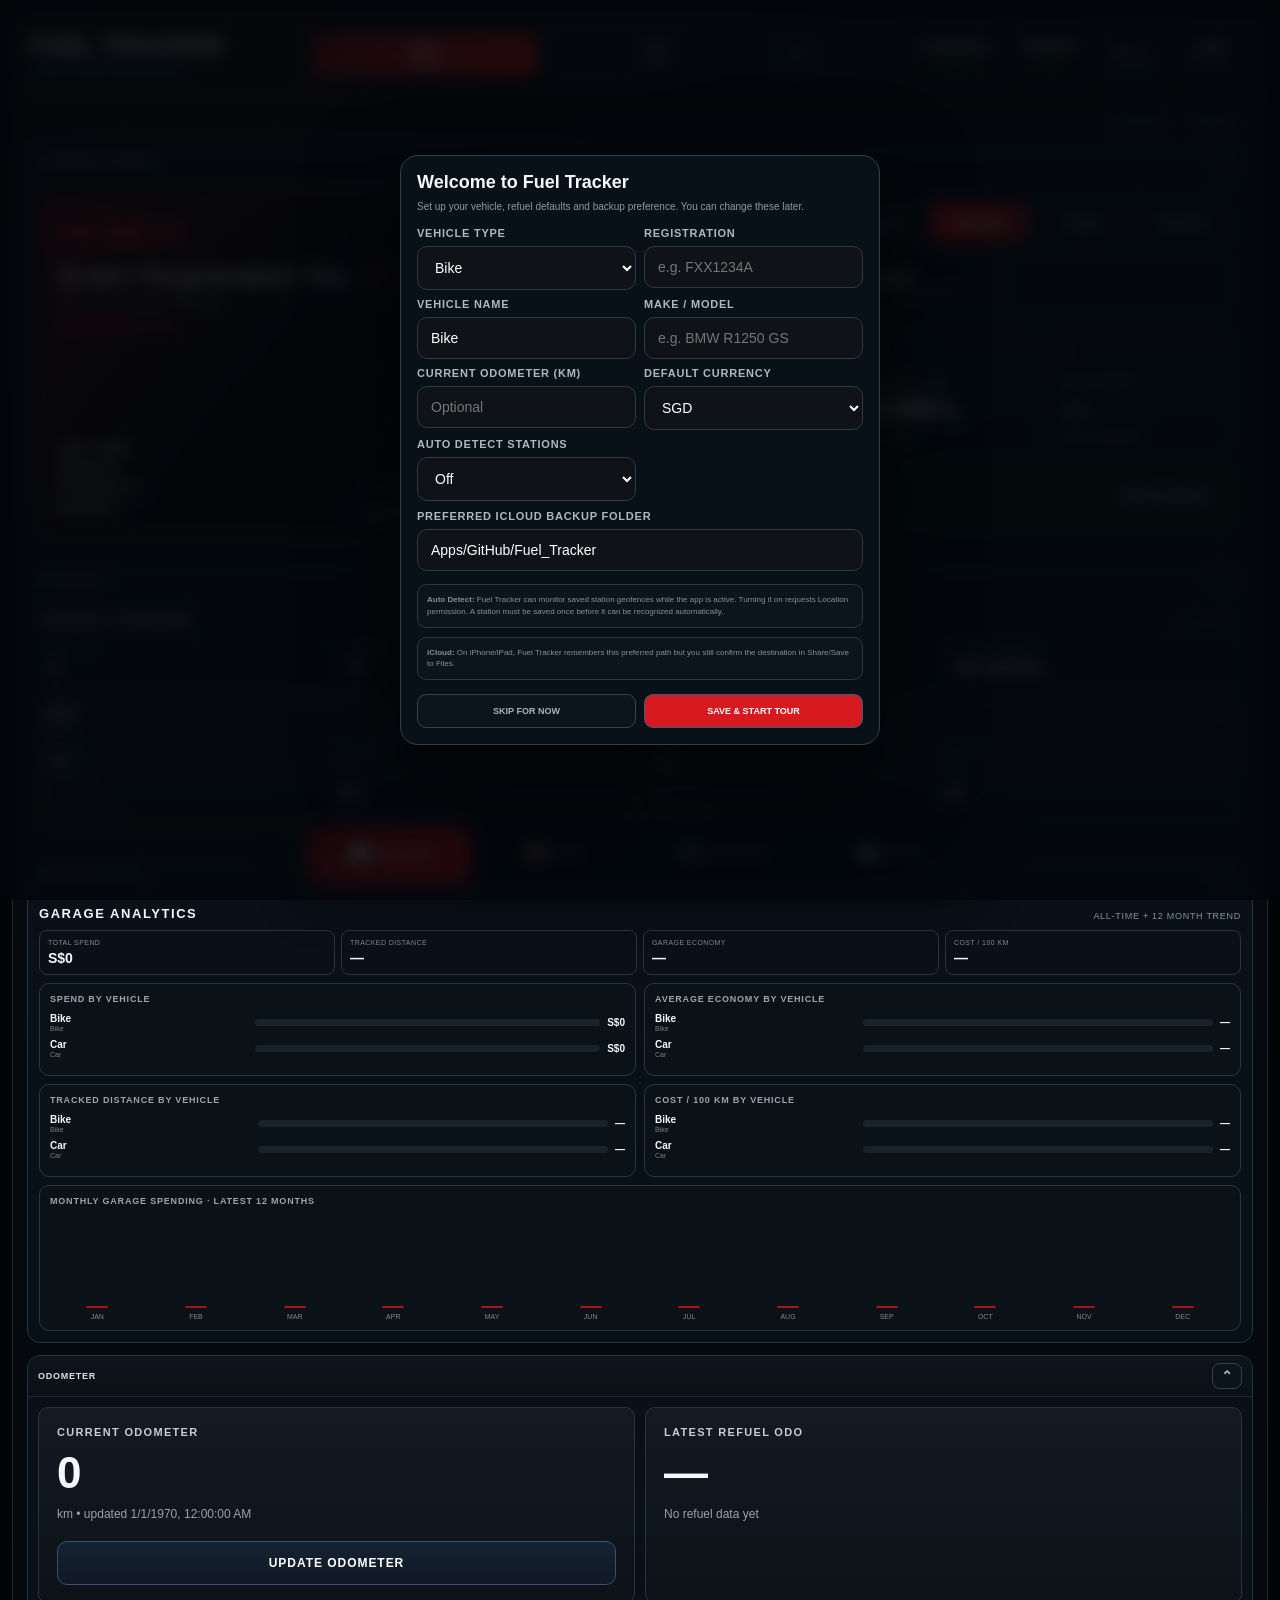
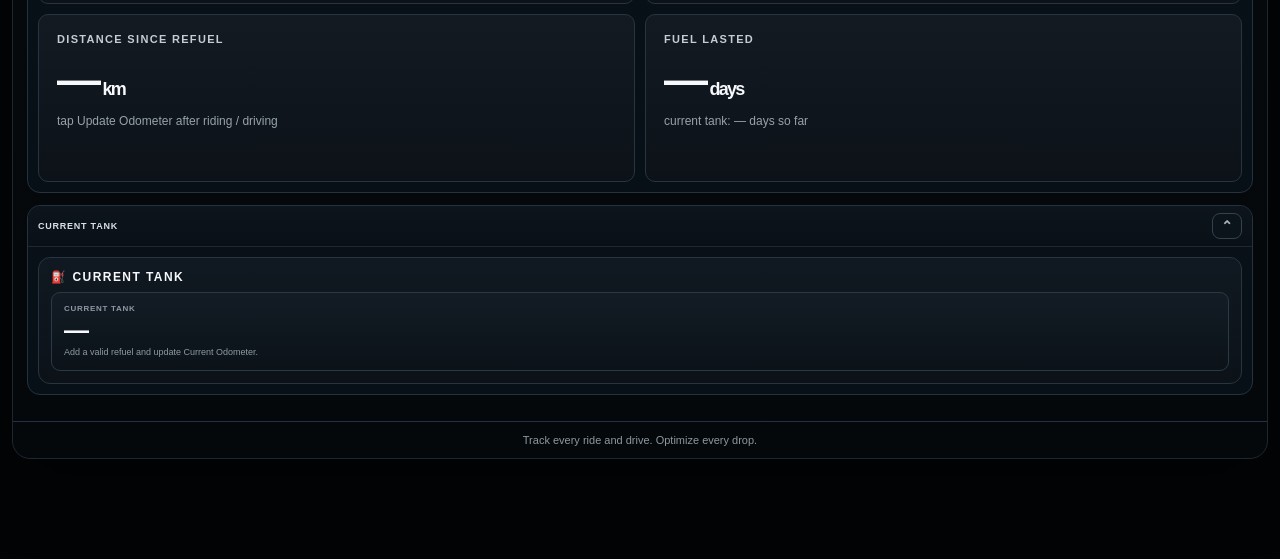
==== commit d2dc62ba: "Brand v16.5.0 promotion for UAT" ====
--- a/index.html
+++ b/index.html
@@ -7,9 +7,9 @@
 <meta name="apple-mobile-web-app-capable" content="yes">
 <meta name="apple-mobile-web-app-status-bar-style" content="black-translucent">
 <meta name="apple-mobile-web-app-title" content="Fuel Tracker">
-<title>Fuel Tracker v16.4.7</title>
+<title>Fuel Tracker v16.5.0</title>
 <link rel="manifest" href="./manifest.webmanifest">
-<link rel="apple-touch-icon" href="./assets/branding/fueltracker-dev-icon-192.png">
+<link rel="apple-touch-icon" href="./bikefueltracker/icons/icon-180.png">
 <link rel="stylesheet" href="./app.css">
 <link rel="stylesheet" href="./dashboard-restored.css">
 <link rel="stylesheet" href="./bike-alignment.css">
@@ -20,9 +20,9 @@
 <link rel="stylesheet" href="./pwa-branding-dev.css">
 </head>
 <body>
-<div id="fuelTrackerBoot" role="status" aria-live="polite" aria-label="Loading Fuel Tracker DEV">
+<div id="fuelTrackerBoot" role="status" aria-live="polite" aria-label="Loading Fuel Tracker UAT">
   <div class="ft-boot-card">
-    <h2>Fuel <span>Tracker</span> <small>DEV</small></h2>
+    <h2>Fuel <span>Tracker</span> <small>UAT</small></h2>
     <p class="ft-boot-tagline">TRACK · MANAGE · OPTIMISE</p>
     <div class="ft-boot-steps">
       <div class="ft-boot-step is-active" data-step="ui"><i>⚙️</i><div><b>Initializing Fuel Tracker</b><small>Preparing the interface</small></div></div>
@@ -39,7 +39,7 @@
 </div>
 <div class="app">
 <header>
-  <div class="brand"><h1>FUEL TRACKER</h1><small>v16.4.7 MGW Boot Architecture DEV</small></div>
+  <div class="brand"><h1>FUEL TRACKER</h1><small>v16.5.0 Data Health UAT</small></div>
   <div class="vehicle-switch" aria-label="My Garage"><button id="bikeBtn" class="active">BIKE</button><button id="carBtn">CAR</button></div>
   <div class="head-actions"><button>Database<br><span style="color:#5add76;font-size:11px">Local-first</span></button><button id="refreshBtn">Refresh<br><span style="font-size:11px;color:#89949d">Check update</span></button><button id="settingsBtn">Settings</button></div>
 </header>
@@ -52,8 +52,8 @@
 </main>
 <div class="modal-backdrop" id="odoModal" hidden><div class="modal-card" role="dialog" aria-modal="true" aria-labelledby="odoModalTitle"><h3 id="odoModalTitle">Update Current Odometer</h3><p>Update your current odometer without creating a refuel record.</p><div class="field"><label>Current Odometer (KM)</label><input id="odoInput" type="number" min="0" step="1"></div><div class="actions modal-actions"><button id="odoCancelBtn" class="secondary" type="button">CANCEL</button><button id="odoSaveBtn" class="primary" type="button">SAVE ODOMETER</button></div></div></div>
 <footer>Track every ride and drive. Optimize every drop.</footer></div>
-<script>window.FUEL_TRACKER_VERSION='v16.4.7 MGW Boot Architecture DEV';window.FUEL_TRACKER_VERSION_NUMBER='16.47';window.FUEL_TRACKER_DISPLAY_VERSION='16.4.7';</script>
-<script src="./config.js"></script><script src="./app.js"></script><script src="./masterdb-compat.js"></script><script src="./dashboard-restored.js"></script><script src="./masterdb-seed.js"></script><script src="./schema-native.js"></script><script src="./bike-alignment.js"></script><script src="./garage-v15.js"></script><script src="./v15-hotfix.js"></script><script src="./masterdb-v15.js"></script><script src="./vehicle-model-v15.js"></script><script src="./user-guide-v15.js"></script><script src="./odometer-live-v15.js"></script><script src="./garage-overview-v15.js"></script><script src="./garage-analytics-v15.js"></script><script src="./garage-maintenance-v16.js"></script><script src="./maintenance-trial-v16.js"></script><script src="./maintenance-type-v16.js"></script><script src="./garage-backup-v15.js"></script><script src="./stabilization-v15.js"></script><script src="./download-compat-v15.js"></script><script src="./data-context-v16.js"></script><script src="./backup-integrity-v16.js"></script><script src="./masterdb-current-v16.js"></script><script src="./icloud-backup-target-v16.js"></script><script src="./navigation-v15-8.js"></script><script src="./collapsible-sections-v16.js"></script><script src="./automation-dwell-v16.js"></script><script src="./smart-stations-v16.js"></script><script src="./update-status-v16.js"></script><script src="./version-owner-v16.js"></script><script src="./runtime-recovery-v16.js"></script>
+<script>window.FUEL_TRACKER_VERSION='v16.5.0 Data Health UAT';window.FUEL_TRACKER_VERSION_NUMBER='16.50';window.FUEL_TRACKER_DISPLAY_VERSION='16.5.0';</script>
+<script src="./config.js"></script><script src="./app.js"></script><script src="./masterdb-compat.js"></script><script src="./dashboard-restored.js"></script><script src="./masterdb-seed.js"></script><script src="./schema-native.js"></script><script src="./bike-alignment.js"></script><script src="./garage-v15.js"></script><script src="./v15-hotfix.js"></script><script src="./masterdb-v15.js"></script><script src="./vehicle-model-v15.js"></script><script src="./user-guide-v15.js"></script><script src="./odometer-live-v15.js"></script><script src="./garage-overview-v15.js"></script><script src="./garage-analytics-v15.js"></script><script src="./garage-maintenance-v16.js"></script><script src="./maintenance-trial-v16.js"></script><script src="./maintenance-type-v16.js"></script><script src="./garage-backup-v15.js"></script><script src="./stabilization-v15.js"></script><script src="./download-compat-v15.js"></script><script src="./data-context-v16.js"></script><script src="./data-health-v16.js"></script><script src="./backup-integrity-v16.js"></script><script src="./masterdb-current-v16.js"></script><script src="./icloud-backup-target-v16.js"></script><script src="./navigation-v15-8.js"></script><script src="./collapsible-sections-v16.js"></script><script src="./automation-dwell-v16.js"></script><script src="./smart-stations-v16.js"></script><script src="./update-status-v16.js"></script><script src="./version-owner-v16.js"></script><script src="./runtime-recovery-v16.js"></script>
 <script src="./pwa-branding-dev.js"></script>
 <script>if('serviceWorker' in navigator){window.addEventListener('load',()=>navigator.serviceWorker.register('./service-worker.js',{scope:'./'}).catch(()=>{}));}</script>
 </body></html>
--- a/pwa-branding-dev.css
+++ b/pwa-branding-dev.css
@@ -1,9 +1,8 @@
 #fuelTrackerBoot{position:fixed;inset:0;z-index:2147483646;display:grid;place-items:center;padding:max(18px,env(safe-area-inset-top)) 18px max(18px,env(safe-area-inset-bottom));overflow:auto;background:#02070d;opacity:1;visibility:visible;transition:opacity .28s ease,visibility .28s ease;color:#eaf5ff;font-family:-apple-system,BlinkMacSystemFont,'SF Pro Text','Segoe UI',sans-serif}
 #fuelTrackerBoot[hidden]{display:none!important;pointer-events:none!important}#fuelTrackerBoot.is-ready{opacity:0;visibility:hidden;pointer-events:none}
-.ft-boot-card{width:min(430px,100%);border:1px solid rgba(56,157,255,.34);border-radius:26px;padding:20px 20px 17px;background:linear-gradient(165deg,rgba(3,22,40,.97),rgba(2,7,13,.99));box-shadow:0 22px 70px rgba(0,0,0,.48),inset 0 0 35px rgba(20,124,255,.06)}
-.ft-boot-art{width:100%;aspect-ratio:490/671;max-height:38dvh;margin:0 auto 12px;border-radius:20px;background:url('./assets/branding/fueltracker-dev-loading.jpg') center/contain no-repeat;filter:drop-shadow(0 0 15px rgba(19,137,255,.18))}
+.ft-boot-card{width:min(430px,100%);border:1px solid rgba(56,157,255,.34);border-radius:26px;padding:26px 20px 20px;background:linear-gradient(165deg,rgba(3,22,40,.97),rgba(2,7,13,.99));box-shadow:0 22px 70px rgba(0,0,0,.48),inset 0 0 35px rgba(20,124,255,.06)}
 .ft-boot-card h2{margin:0;text-align:center;font-size:1.55rem;letter-spacing:.02em}.ft-boot-card h2 span{color:#35a7ff}.ft-boot-tagline{text-align:center;margin:4px 0 13px;color:#9bc7e9;font-size:.62rem;font-weight:700;letter-spacing:.2em}
 .ft-boot-steps{display:grid;gap:5px}.ft-boot-step{display:grid;grid-template-columns:34px 1fr;gap:9px;align-items:center;padding:7px 9px;border-radius:12px;opacity:.43;transition:opacity .18s ease,background .18s ease,transform .18s ease}.ft-boot-step>i{font-style:normal;width:30px;height:30px;display:grid;place-items:center;border:1px solid rgba(84,168,255,.35);border-radius:50%;font-size:.85rem}.ft-boot-step b,.ft-boot-step small{display:block}.ft-boot-step b{font-size:.82rem}.ft-boot-step small{margin-top:2px;color:#83a7c2;font-size:.69rem}.ft-boot-step.is-active{opacity:1;background:rgba(25,139,255,.1);transform:translateX(2px)}.ft-boot-step.is-active>i{border-color:#35a7ff;box-shadow:0 0 0 4px rgba(53,167,255,.08),0 0 14px rgba(53,167,255,.42)}.ft-boot-step.is-done{opacity:.8}.ft-boot-step.is-done>i{font-size:0;background:rgba(27,139,230,.18)}.ft-boot-step.is-done>i:after{content:'✓';font-size:.95rem;color:#6fc5ff}
 .ft-boot-live{margin:11px 0 6px;text-align:center;color:#9fc1dc;font-size:.73rem}.ft-boot-track{height:7px;border-radius:99px;overflow:hidden;background:rgba(98,162,214,.16)}.ft-boot-track i{display:block;height:100%;width:8%;border-radius:inherit;background:linear-gradient(90deg,#0879ff,#42c4ff);box-shadow:0 0 12px rgba(38,171,255,.48);transition:width .25s ease}.ft-boot-progress{display:flex;justify-content:space-between;margin-top:6px;color:#88a9c2;font-size:.68rem}.ft-boot-progress b{color:#f5fbff;font-size:.76rem}.ft-boot-foot{display:flex;justify-content:space-around;gap:8px;margin-top:10px;color:#7196b3;font-size:.56rem;letter-spacing:.06em}
-@media(max-height:760px){.ft-boot-card{padding-top:14px}.ft-boot-art{max-height:25dvh}.ft-boot-step{padding:5px 8px}.ft-boot-step small{display:none}}
+@media(max-height:760px){.ft-boot-card{padding-top:18px}.ft-boot-step{padding:5px 8px}.ft-boot-step small{display:none}}
 @media(prefers-reduced-motion:reduce){#fuelTrackerBoot,.ft-boot-step,.ft-boot-track i{transition:none}}
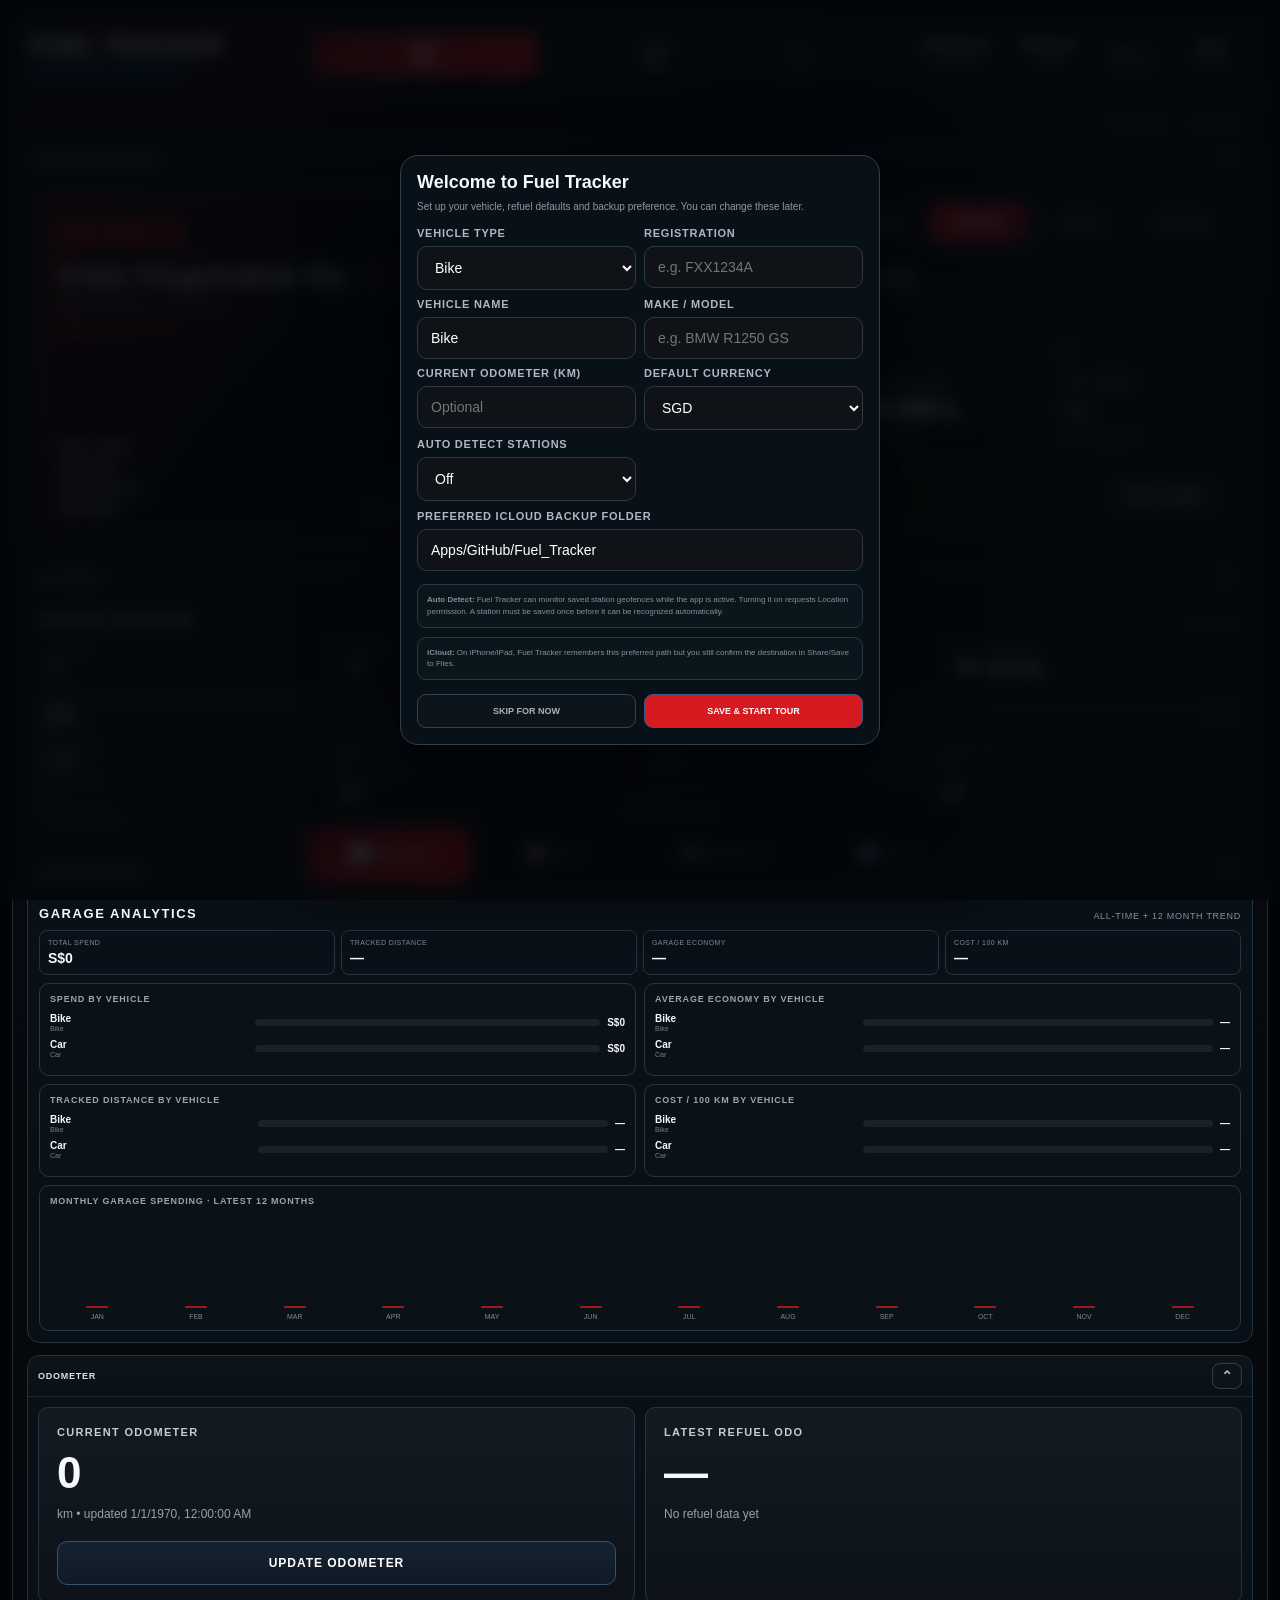
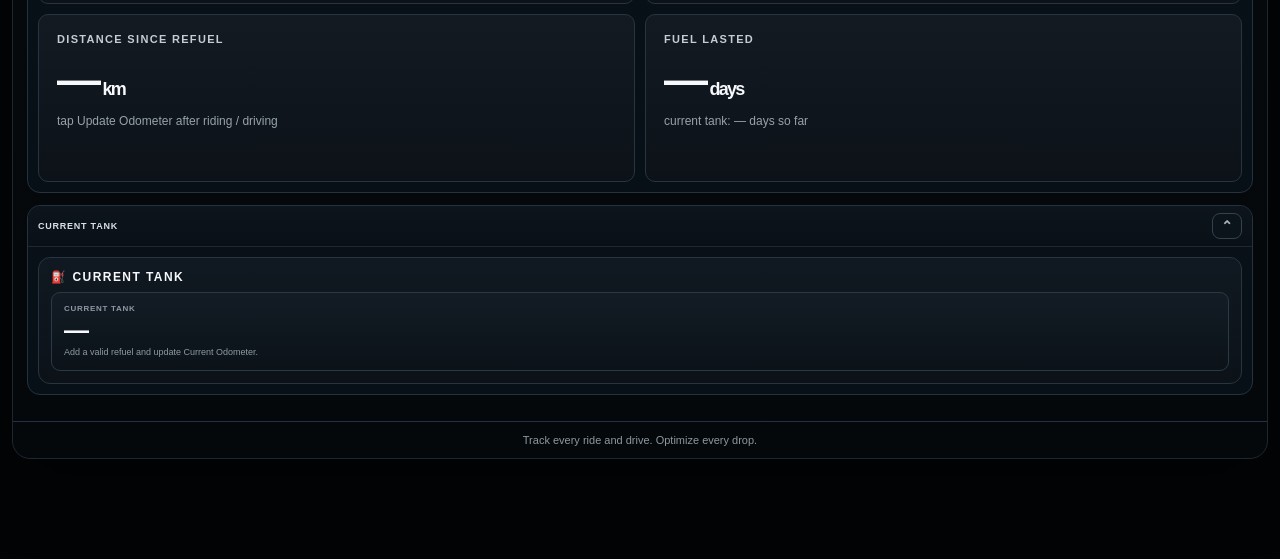
==== commit c71e13af: "brand(uat): use approved UAT Apple touch icon" ====
--- a/index.html
+++ b/index.html
@@ -9,7 +9,7 @@
 <meta name="apple-mobile-web-app-title" content="Fuel Tracker">
 <title>Fuel Tracker v16.5.0</title>
 <link rel="manifest" href="./manifest.webmanifest">
-<link rel="apple-touch-icon" href="./bikefueltracker/icons/icon-180.png">
+<link rel="apple-touch-icon" href="./assets/branding/fueltracker-uat-icon-180.png">
 <link rel="stylesheet" href="./app.css">
 <link rel="stylesheet" href="./dashboard-restored.css">
 <link rel="stylesheet" href="./bike-alignment.css">
--- a/pwa-branding-dev.css
+++ b/pwa-branding-dev.css
@@ -1,8 +1,8 @@
-#fuelTrackerBoot{position:fixed;inset:0;z-index:2147483646;display:grid;place-items:center;padding:max(18px,env(safe-area-inset-top)) 18px max(18px,env(safe-area-inset-bottom));overflow:auto;background:#02070d;opacity:1;visibility:visible;transition:opacity .28s ease,visibility .28s ease;color:#eaf5ff;font-family:-apple-system,BlinkMacSystemFont,'SF Pro Text','Segoe UI',sans-serif}
+#fuelTrackerBoot{position:fixed;inset:0;z-index:2147483646;display:grid;place-items:center;padding:max(18px,env(safe-area-inset-top)) 18px max(18px,env(safe-area-inset-bottom));overflow:auto;background:#120b02;opacity:1;visibility:visible;transition:opacity .28s ease,visibility .28s ease;color:#fff7e6;font-family:-apple-system,BlinkMacSystemFont,'SF Pro Text','Segoe UI',sans-serif}
 #fuelTrackerBoot[hidden]{display:none!important;pointer-events:none!important}#fuelTrackerBoot.is-ready{opacity:0;visibility:hidden;pointer-events:none}
 .ft-boot-card{width:min(430px,100%);border:1px solid rgba(56,157,255,.34);border-radius:26px;padding:26px 20px 20px;background:linear-gradient(165deg,rgba(3,22,40,.97),rgba(2,7,13,.99));box-shadow:0 22px 70px rgba(0,0,0,.48),inset 0 0 35px rgba(20,124,255,.06)}
-.ft-boot-card h2{margin:0;text-align:center;font-size:1.55rem;letter-spacing:.02em}.ft-boot-card h2 span{color:#35a7ff}.ft-boot-tagline{text-align:center;margin:4px 0 13px;color:#9bc7e9;font-size:.62rem;font-weight:700;letter-spacing:.2em}
-.ft-boot-steps{display:grid;gap:5px}.ft-boot-step{display:grid;grid-template-columns:34px 1fr;gap:9px;align-items:center;padding:7px 9px;border-radius:12px;opacity:.43;transition:opacity .18s ease,background .18s ease,transform .18s ease}.ft-boot-step>i{font-style:normal;width:30px;height:30px;display:grid;place-items:center;border:1px solid rgba(84,168,255,.35);border-radius:50%;font-size:.85rem}.ft-boot-step b,.ft-boot-step small{display:block}.ft-boot-step b{font-size:.82rem}.ft-boot-step small{margin-top:2px;color:#83a7c2;font-size:.69rem}.ft-boot-step.is-active{opacity:1;background:rgba(25,139,255,.1);transform:translateX(2px)}.ft-boot-step.is-active>i{border-color:#35a7ff;box-shadow:0 0 0 4px rgba(53,167,255,.08),0 0 14px rgba(53,167,255,.42)}.ft-boot-step.is-done{opacity:.8}.ft-boot-step.is-done>i{font-size:0;background:rgba(27,139,230,.18)}.ft-boot-step.is-done>i:after{content:'✓';font-size:.95rem;color:#6fc5ff}
-.ft-boot-live{margin:11px 0 6px;text-align:center;color:#9fc1dc;font-size:.73rem}.ft-boot-track{height:7px;border-radius:99px;overflow:hidden;background:rgba(98,162,214,.16)}.ft-boot-track i{display:block;height:100%;width:8%;border-radius:inherit;background:linear-gradient(90deg,#0879ff,#42c4ff);box-shadow:0 0 12px rgba(38,171,255,.48);transition:width .25s ease}.ft-boot-progress{display:flex;justify-content:space-between;margin-top:6px;color:#88a9c2;font-size:.68rem}.ft-boot-progress b{color:#f5fbff;font-size:.76rem}.ft-boot-foot{display:flex;justify-content:space-around;gap:8px;margin-top:10px;color:#7196b3;font-size:.56rem;letter-spacing:.06em}
+.ft-boot-card h2{margin:0;text-align:center;font-size:1.55rem;letter-spacing:.02em}.ft-boot-card h2 span{color:#f59e0b}.ft-boot-tagline{text-align:center;margin:4px 0 13px;color:#e9c78e;font-size:.62rem;font-weight:700;letter-spacing:.2em}
+.ft-boot-steps{display:grid;gap:5px}.ft-boot-step{display:grid;grid-template-columns:34px 1fr;gap:9px;align-items:center;padding:7px 9px;border-radius:12px;opacity:.43;transition:opacity .18s ease,background .18s ease,transform .18s ease}.ft-boot-step>i{font-style:normal;width:30px;height:30px;display:grid;place-items:center;border:1px solid rgba(84,168,255,.35);border-radius:50%;font-size:.85rem}.ft-boot-step b,.ft-boot-step small{display:block}.ft-boot-step b{font-size:.82rem}.ft-boot-step small{margin-top:2px;color:#c9a56b;font-size:.69rem}.ft-boot-step.is-active{opacity:1;background:rgba(25,139,255,.1);transform:translateX(2px)}.ft-boot-step.is-active>i{border-color:#f59e0b;box-shadow:0 0 0 4px rgba(53,167,255,.08),0 0 14px rgba(53,167,255,.42)}.ft-boot-step.is-done{opacity:.8}.ft-boot-step.is-done>i{font-size:0;background:rgba(27,139,230,.18)}.ft-boot-step.is-done>i:after{content:'✓';font-size:.95rem;color:#fcd34d}
+.ft-boot-live{margin:11px 0 6px;text-align:center;color:#d6b57b;font-size:.73rem}.ft-boot-track{height:7px;border-radius:99px;overflow:hidden;background:rgba(98,162,214,.16)}.ft-boot-track i{display:block;height:100%;width:8%;border-radius:inherit;background:linear-gradient(90deg,#d97706,#fbbf24);box-shadow:0 0 12px rgba(38,171,255,.48);transition:width .25s ease}.ft-boot-progress{display:flex;justify-content:space-between;margin-top:6px;color:#c4a36b;font-size:.68rem}.ft-boot-progress b{color:#fffaf0;font-size:.76rem}.ft-boot-foot{display:flex;justify-content:space-around;gap:8px;margin-top:10px;color:#7196b3;font-size:.56rem;letter-spacing:.06em}
 @media(max-height:760px){.ft-boot-card{padding-top:18px}.ft-boot-step{padding:5px 8px}.ft-boot-step small{display:none}}
 @media(prefers-reduced-motion:reduce){#fuelTrackerBoot,.ft-boot-step,.ft-boot-track i{transition:none}}
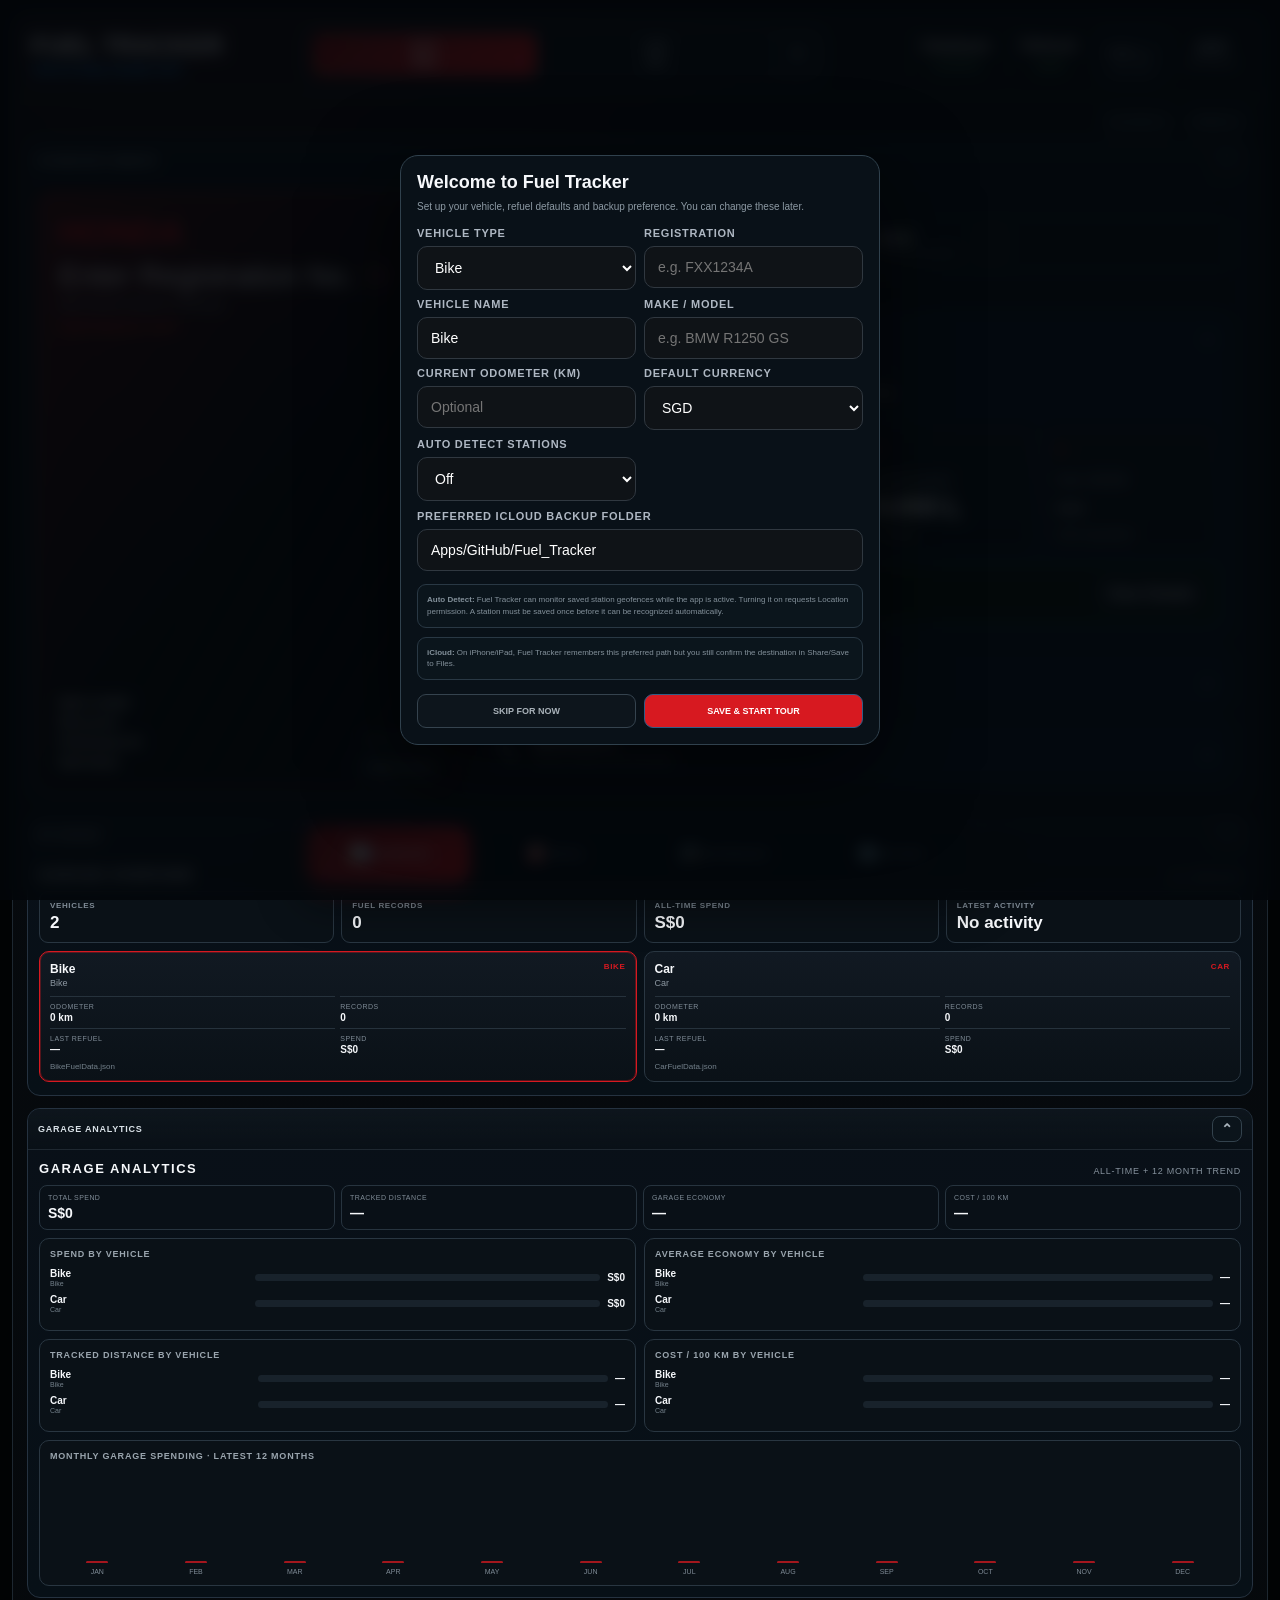
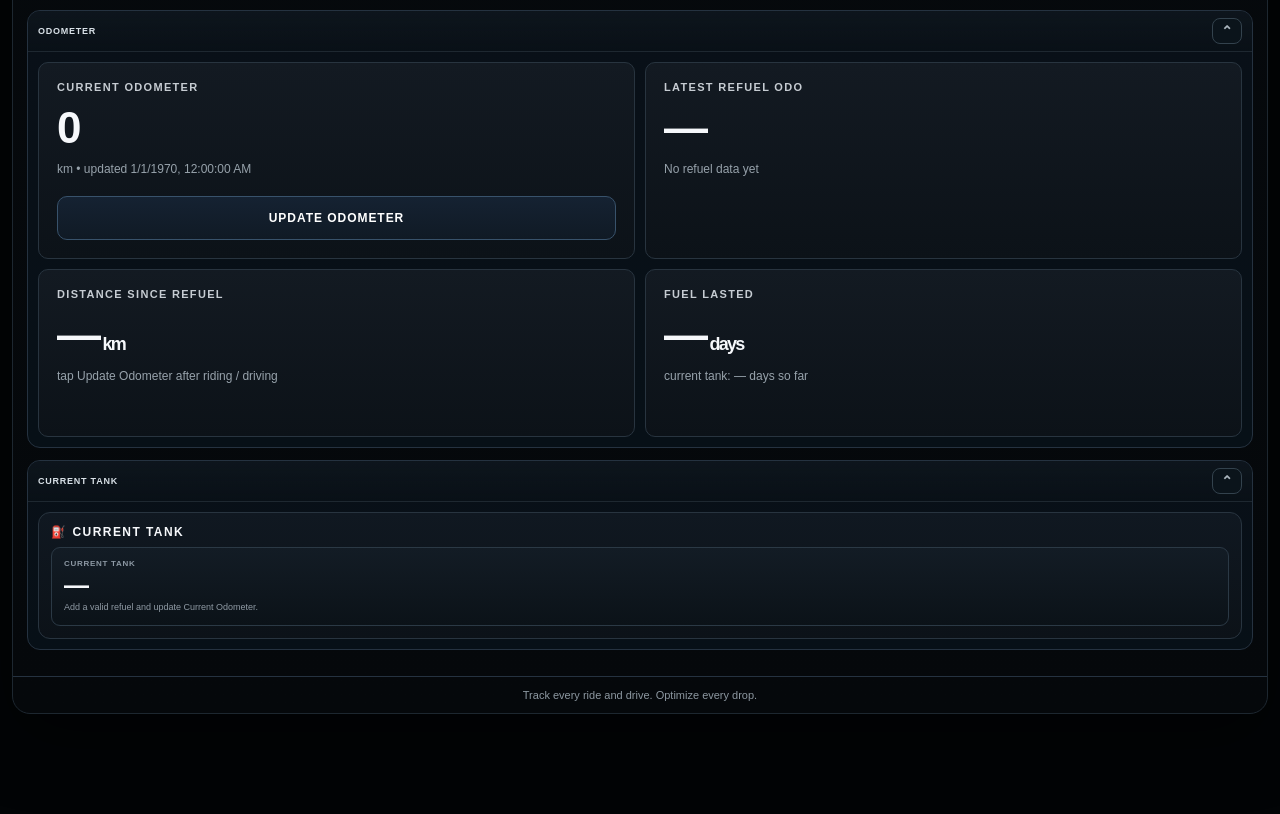
==== commit 19ea4a7c: "feat(dev): enable expandable dashboard analytics groups" ====
--- a/index.html
+++ b/index.html
@@ -9,7 +9,7 @@
 <meta name="apple-mobile-web-app-title" content="Fuel Tracker">
 <title>Fuel Tracker v16.5.0</title>
 <link rel="manifest" href="./manifest.webmanifest">
-<link rel="apple-touch-icon" href="./assets/branding/fueltracker-uat-icon-180.png">
+<link rel="apple-touch-icon" href="./assets/branding/fueltracker-dev-icon-180.png">
 <link rel="stylesheet" href="./app.css">
 <link rel="stylesheet" href="./dashboard-restored.css">
 <link rel="stylesheet" href="./bike-alignment.css">
@@ -17,12 +17,13 @@
 <link rel="stylesheet" href="./garage-v15.css">
 <link rel="stylesheet" href="./floating-bottom-nav-v16.css">
 <link rel="stylesheet" href="./collapsible-sections-v16.css">
+<link rel="stylesheet" href="./dashboard-groups-v16.css">
 <link rel="stylesheet" href="./pwa-branding-dev.css">
 </head>
 <body>
-<div id="fuelTrackerBoot" role="status" aria-live="polite" aria-label="Loading Fuel Tracker UAT">
+<div id="fuelTrackerBoot" role="status" aria-live="polite" aria-label="Loading Fuel Tracker DEV">
   <div class="ft-boot-card">
-    <h2>Fuel <span>Tracker</span> <small>UAT</small></h2>
+    <h2>Fuel <span>Tracker</span> <small>DEV</small></h2>
     <p class="ft-boot-tagline">TRACK · MANAGE · OPTIMISE</p>
     <div class="ft-boot-steps">
       <div class="ft-boot-step is-active" data-step="ui"><i>⚙️</i><div><b>Initializing Fuel Tracker</b><small>Preparing the interface</small></div></div>
@@ -39,7 +40,7 @@
 </div>
 <div class="app">
 <header>
-  <div class="brand"><h1>FUEL TRACKER</h1><small>v16.5.0 Data Health UAT</small></div>
+  <div class="brand"><h1>FUEL TRACKER</h1><small>v16.5.0 Data Health DEV</small></div>
   <div class="vehicle-switch" aria-label="My Garage"><button id="bikeBtn" class="active">BIKE</button><button id="carBtn">CAR</button></div>
   <div class="head-actions"><button>Database<br><span style="color:#5add76;font-size:11px">Local-first</span></button><button id="refreshBtn">Refresh<br><span style="font-size:11px;color:#89949d">Check update</span></button><button id="settingsBtn">Settings</button></div>
 </header>
@@ -52,8 +53,9 @@
 </main>
 <div class="modal-backdrop" id="odoModal" hidden><div class="modal-card" role="dialog" aria-modal="true" aria-labelledby="odoModalTitle"><h3 id="odoModalTitle">Update Current Odometer</h3><p>Update your current odometer without creating a refuel record.</p><div class="field"><label>Current Odometer (KM)</label><input id="odoInput" type="number" min="0" step="1"></div><div class="actions modal-actions"><button id="odoCancelBtn" class="secondary" type="button">CANCEL</button><button id="odoSaveBtn" class="primary" type="button">SAVE ODOMETER</button></div></div></div>
 <footer>Track every ride and drive. Optimize every drop.</footer></div>
-<script>window.FUEL_TRACKER_VERSION='v16.5.0 Data Health UAT';window.FUEL_TRACKER_VERSION_NUMBER='16.50';window.FUEL_TRACKER_DISPLAY_VERSION='16.5.0';</script>
+<script>window.FUEL_TRACKER_VERSION='v16.5.0 Data Health DEV';window.FUEL_TRACKER_VERSION_NUMBER='16.50';window.FUEL_TRACKER_DISPLAY_VERSION='16.5.0';</script>
 <script src="./config.js"></script><script src="./app.js"></script><script src="./masterdb-compat.js"></script><script src="./dashboard-restored.js"></script><script src="./masterdb-seed.js"></script><script src="./schema-native.js"></script><script src="./bike-alignment.js"></script><script src="./garage-v15.js"></script><script src="./v15-hotfix.js"></script><script src="./masterdb-v15.js"></script><script src="./vehicle-model-v15.js"></script><script src="./user-guide-v15.js"></script><script src="./odometer-live-v15.js"></script><script src="./garage-overview-v15.js"></script><script src="./garage-analytics-v15.js"></script><script src="./garage-maintenance-v16.js"></script><script src="./maintenance-trial-v16.js"></script><script src="./maintenance-type-v16.js"></script><script src="./garage-backup-v15.js"></script><script src="./stabilization-v15.js"></script><script src="./download-compat-v15.js"></script><script src="./data-context-v16.js"></script><script src="./data-health-v16.js"></script><script src="./backup-integrity-v16.js"></script><script src="./masterdb-current-v16.js"></script><script src="./icloud-backup-target-v16.js"></script><script src="./navigation-v15-8.js"></script><script src="./collapsible-sections-v16.js"></script><script src="./automation-dwell-v16.js"></script><script src="./smart-stations-v16.js"></script><script src="./update-status-v16.js"></script><script src="./version-owner-v16.js"></script><script src="./runtime-recovery-v16.js"></script>
+<script src="./dashboard-groups-v16.js"></script>
 <script src="./pwa-branding-dev.js"></script>
 <script>if('serviceWorker' in navigator){window.addEventListener('load',()=>navigator.serviceWorker.register('./service-worker.js',{scope:'./'}).catch(()=>{}));}</script>
 </body></html>
--- a/dashboard-groups-v16.css
+++ b/dashboard-groups-v16.css
@@ -0,0 +1,15 @@
+/* v16.6 DEV: additive dashboard accordion; no existing chart selectors changed */
+.ft-v166-heading{font-size:11px;letter-spacing:.13em;font-weight:800;color:#83bfe0;margin:16px 0 10px}
+.ft-v166-groups{display:grid;gap:10px}
+.ft-v166-group{border:1px solid rgba(118,172,207,.23);border-radius:14px;background:rgba(13,31,50,.52);overflow:hidden}
+.ft-v166-group>summary{cursor:pointer;display:flex;align-items:center;gap:12px;padding:14px;list-style:none}
+.ft-v166-group>summary::-webkit-details-marker{display:none}
+.ft-v166-icon{font-size:20px;min-width:26px}
+.ft-v166-name{flex:1;display:grid;gap:3px}
+.ft-v166-name strong{color:#edf7ff;font-size:14px}
+.ft-v166-name small{color:#9ab3c8;font-size:11px}
+.ft-v166-chevron{color:#8ecde9;font-size:20px;transition:transform .18s}
+.ft-v166-group[open] .ft-v166-chevron{transform:rotate(180deg)}
+.ft-v166-body{padding:0 12px 14px}
+.ft-v166-shared .dashboard-top{display:flex;flex-wrap:wrap;gap:10px}
+.ft-v166-hint{color:#a8c2d5;font-size:13px;line-height:1.5;margin:4px}
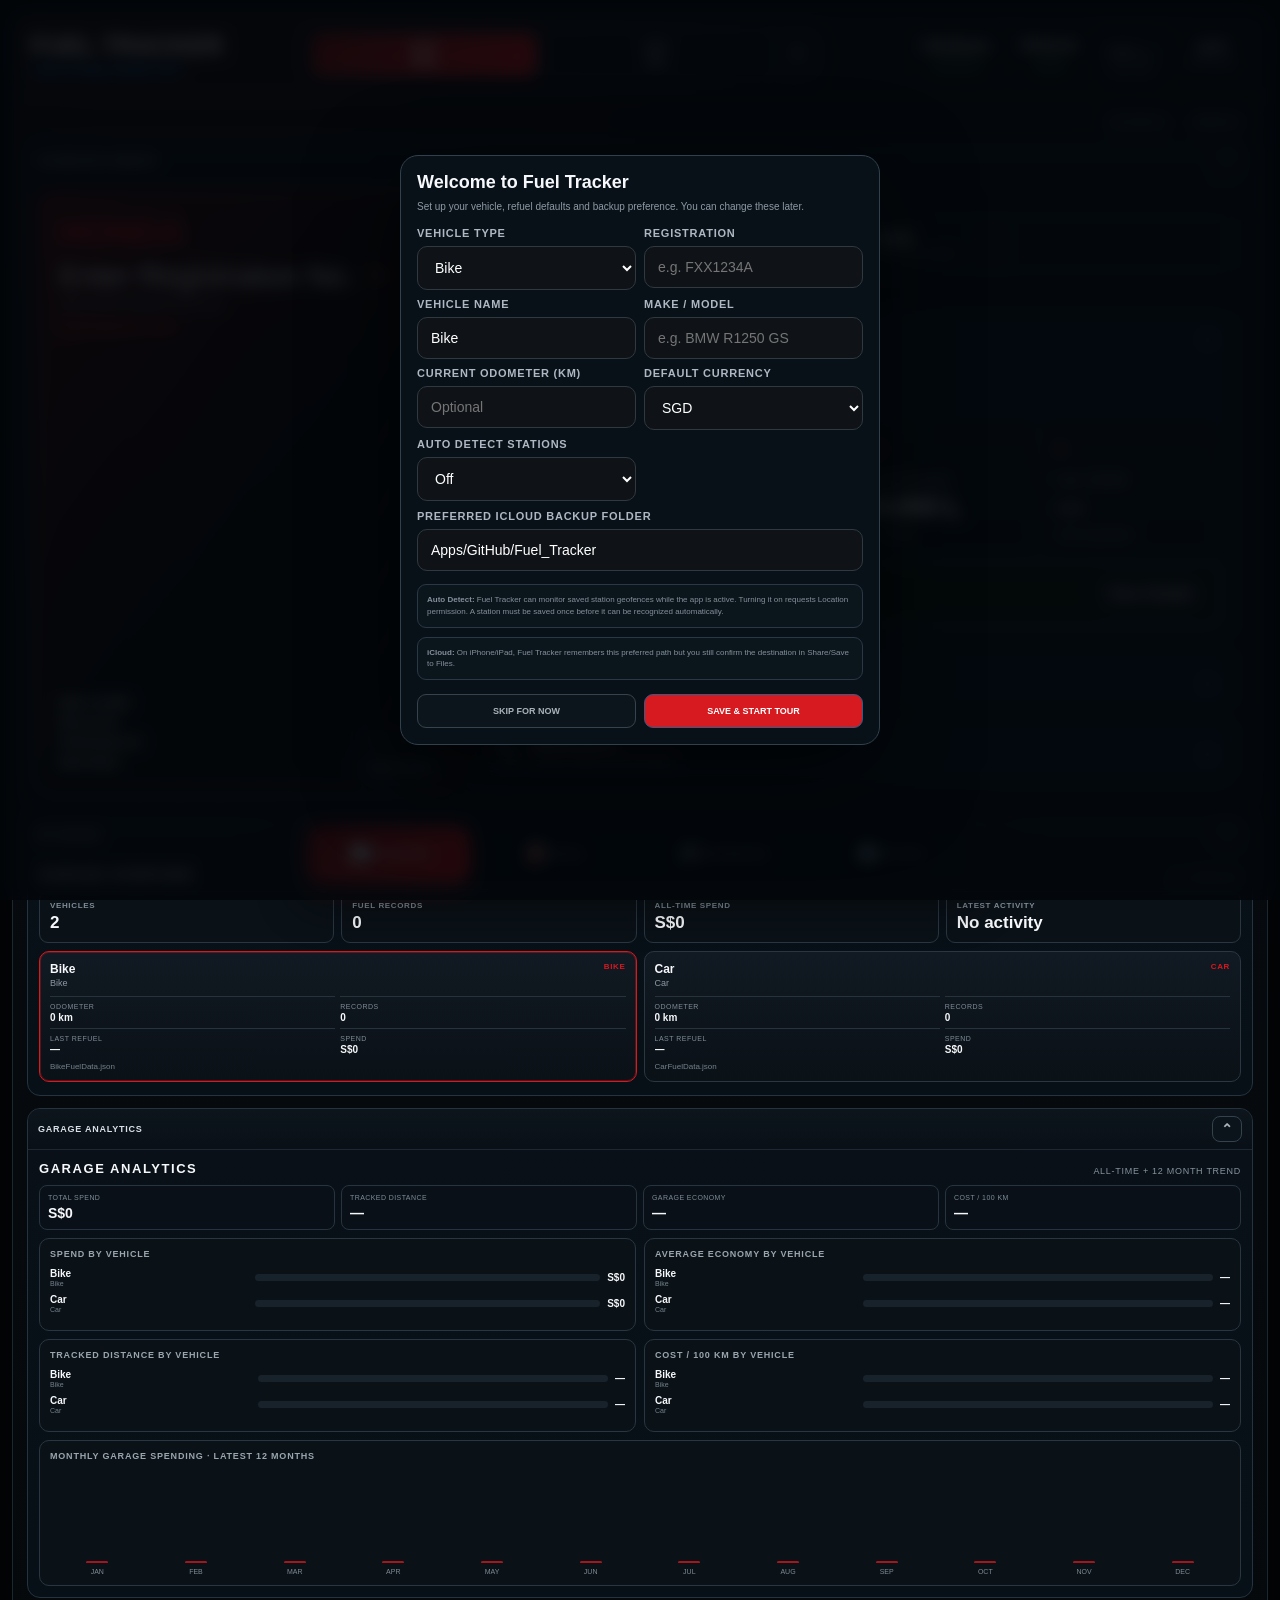
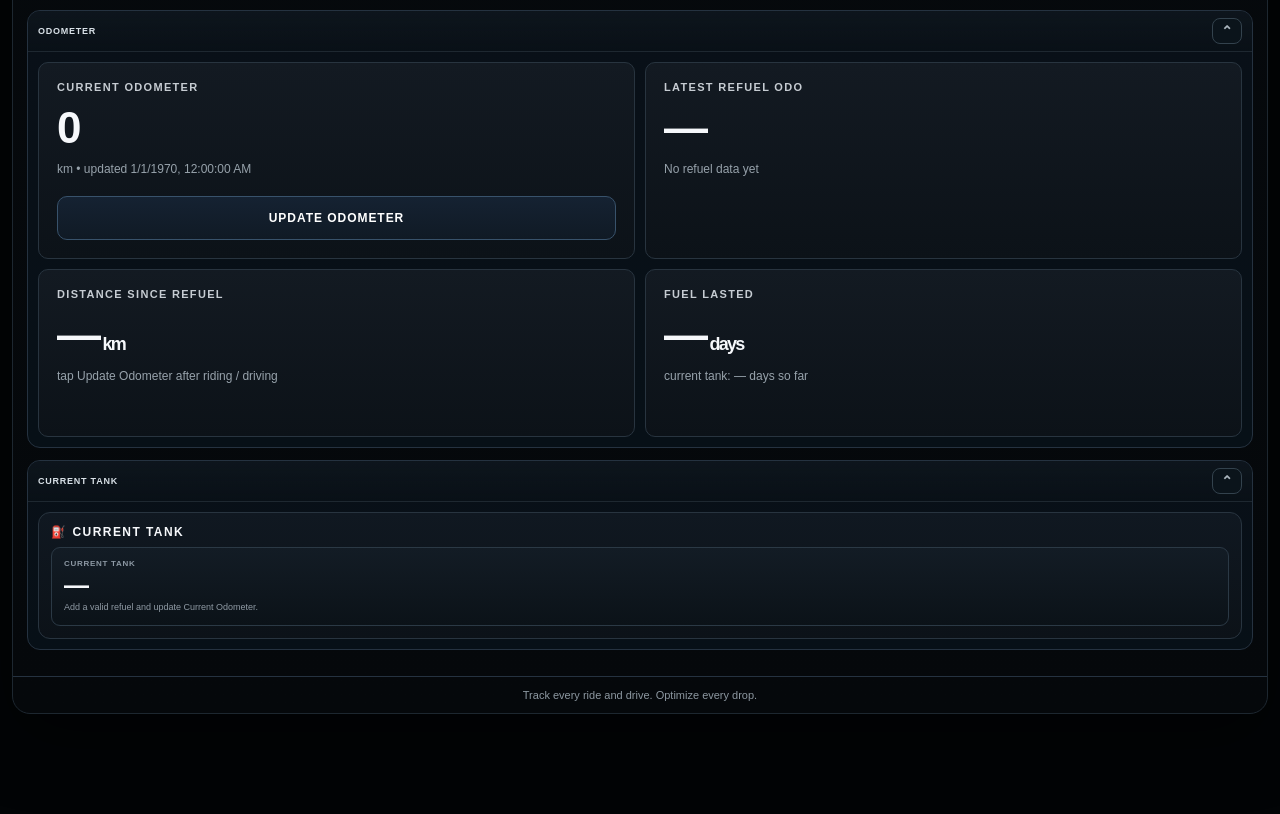
==== commit 90a37449: "feat(dev): add read-only maintenance insights to dashboard" ====
--- a/index.html
+++ b/index.html
@@ -56,6 +56,7 @@
 <script>window.FUEL_TRACKER_VERSION='v16.5.0 Data Health DEV';window.FUEL_TRACKER_VERSION_NUMBER='16.50';window.FUEL_TRACKER_DISPLAY_VERSION='16.5.0';</script>
 <script src="./config.js"></script><script src="./app.js"></script><script src="./masterdb-compat.js"></script><script src="./dashboard-restored.js"></script><script src="./masterdb-seed.js"></script><script src="./schema-native.js"></script><script src="./bike-alignment.js"></script><script src="./garage-v15.js"></script><script src="./v15-hotfix.js"></script><script src="./masterdb-v15.js"></script><script src="./vehicle-model-v15.js"></script><script src="./user-guide-v15.js"></script><script src="./odometer-live-v15.js"></script><script src="./garage-overview-v15.js"></script><script src="./garage-analytics-v15.js"></script><script src="./garage-maintenance-v16.js"></script><script src="./maintenance-trial-v16.js"></script><script src="./maintenance-type-v16.js"></script><script src="./garage-backup-v15.js"></script><script src="./stabilization-v15.js"></script><script src="./download-compat-v15.js"></script><script src="./data-context-v16.js"></script><script src="./data-health-v16.js"></script><script src="./backup-integrity-v16.js"></script><script src="./masterdb-current-v16.js"></script><script src="./icloud-backup-target-v16.js"></script><script src="./navigation-v15-8.js"></script><script src="./collapsible-sections-v16.js"></script><script src="./automation-dwell-v16.js"></script><script src="./smart-stations-v16.js"></script><script src="./update-status-v16.js"></script><script src="./version-owner-v16.js"></script><script src="./runtime-recovery-v16.js"></script>
 <script src="./dashboard-groups-v16.js"></script>
+<script src="./maintenance-insights-v16.js"></script>
 <script src="./pwa-branding-dev.js"></script>
 <script>if('serviceWorker' in navigator){window.addEventListener('load',()=>navigator.serviceWorker.register('./service-worker.js',{scope:'./'}).catch(()=>{}));}</script>
 </body></html>
--- a/dashboard-groups-v16.css
+++ b/dashboard-groups-v16.css
@@ -13,3 +13,5 @@
 .ft-v166-body{padding:0 12px 14px}
 .ft-v166-shared .dashboard-top{display:flex;flex-wrap:wrap;gap:10px}
 .ft-v166-hint{color:#a8c2d5;font-size:13px;line-height:1.5;margin:4px}
+
+.ft-v166-shared .ft-v166-legacy-switch{display:none!important}
